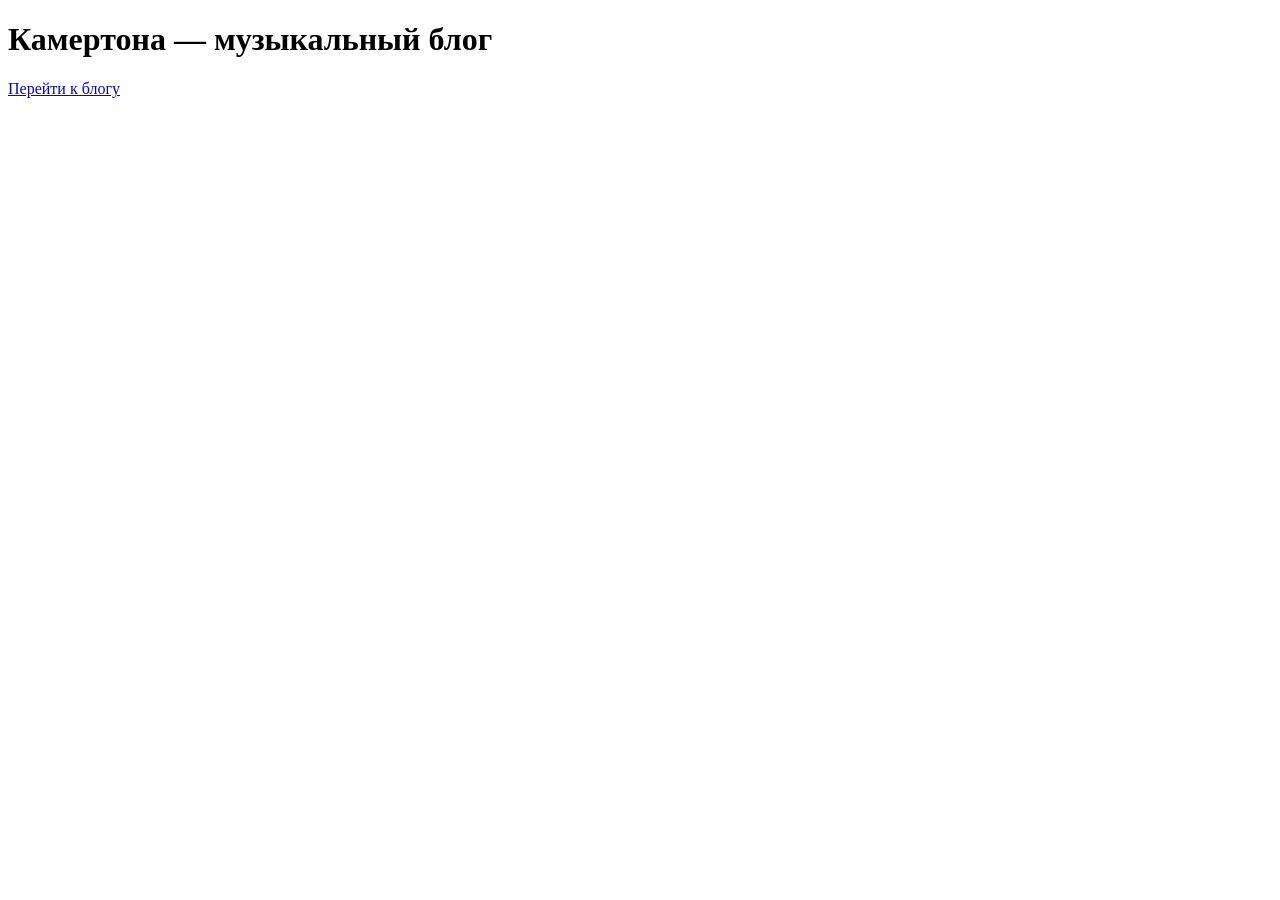
==== index.html @ 8c6eec59 "Add landing page linking to music blog" ====
<!doctype html>
<html lang="ru">
<head>
  <meta charset="UTF-8">
  <meta name="viewport" content="width=device-width, initial-scale=1.0">
  <title>Камертона — музыкальный блог</title>
</head>
<body>
  <h1>Камертона — музыкальный блог</h1>
  <p><a href="https://justangelha.github.io/kamertona-blog/">Перейти к блогу</a></p>
</body>
</html>
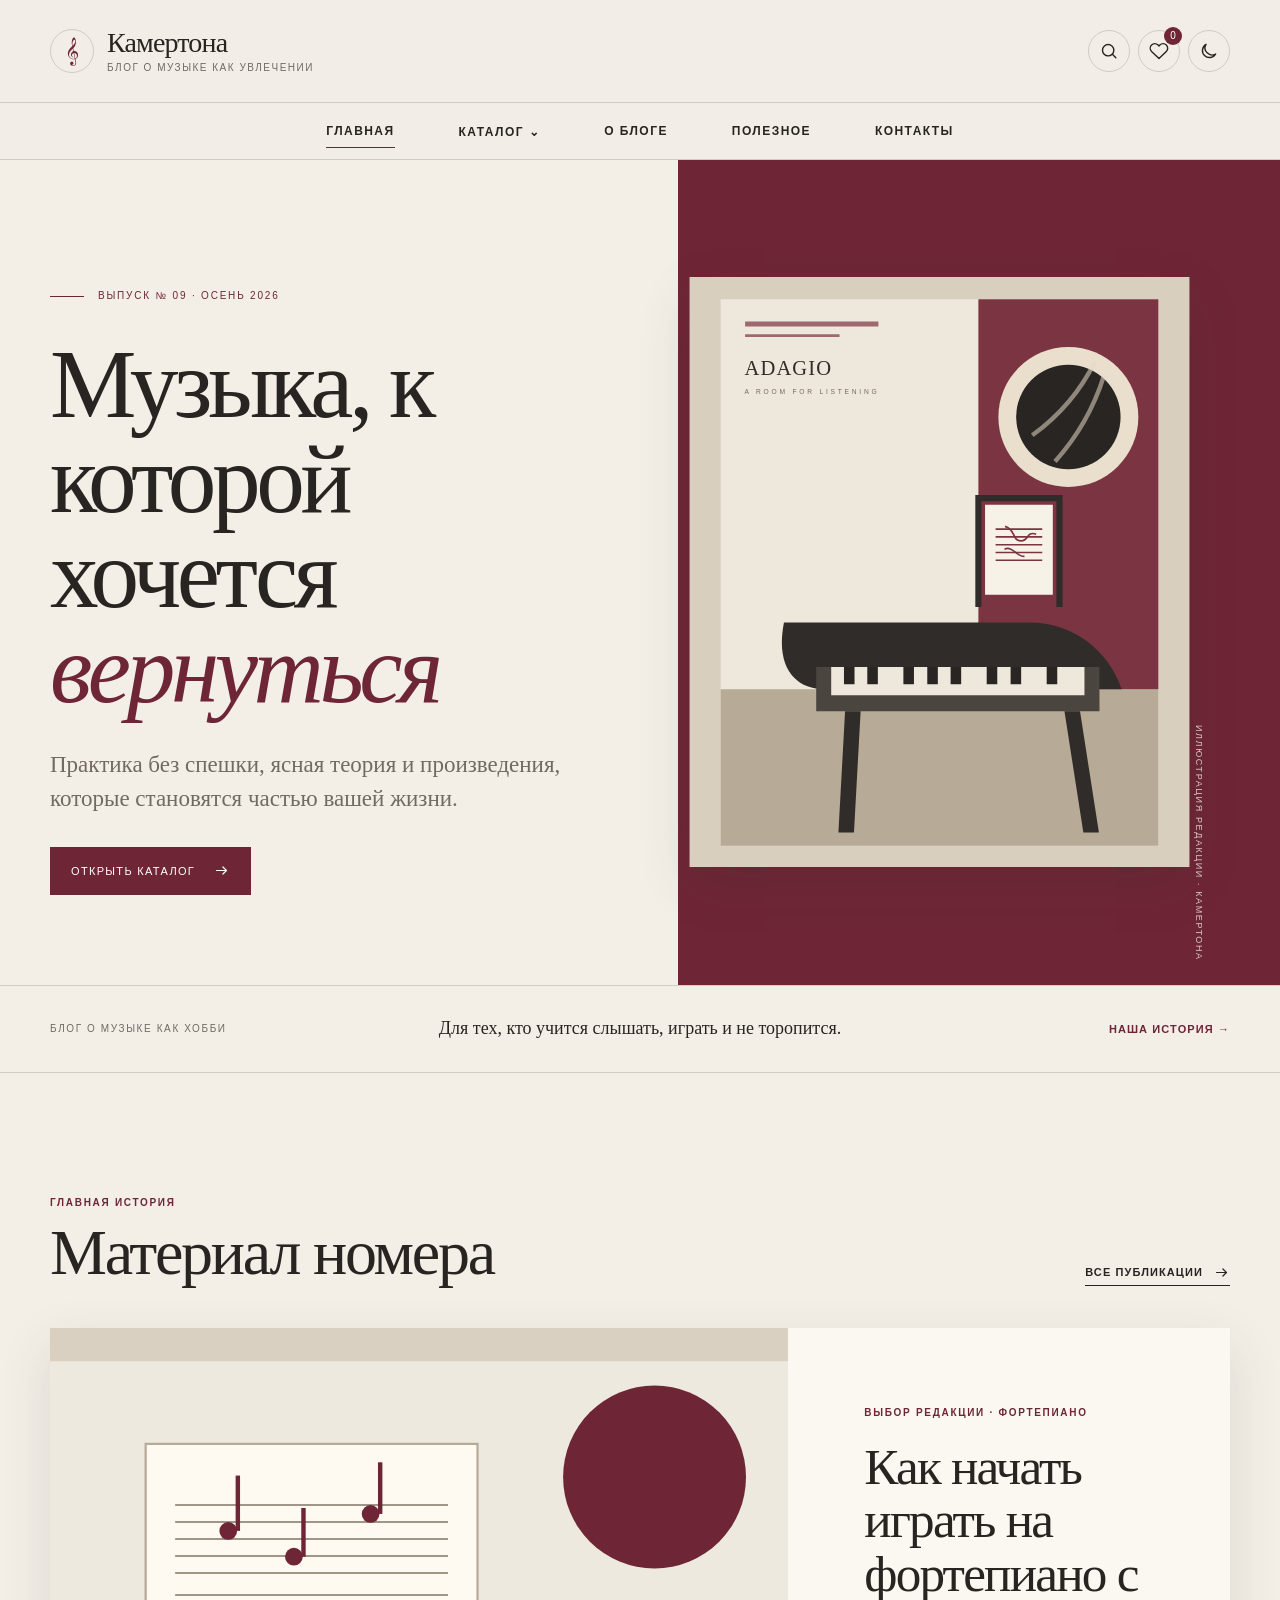
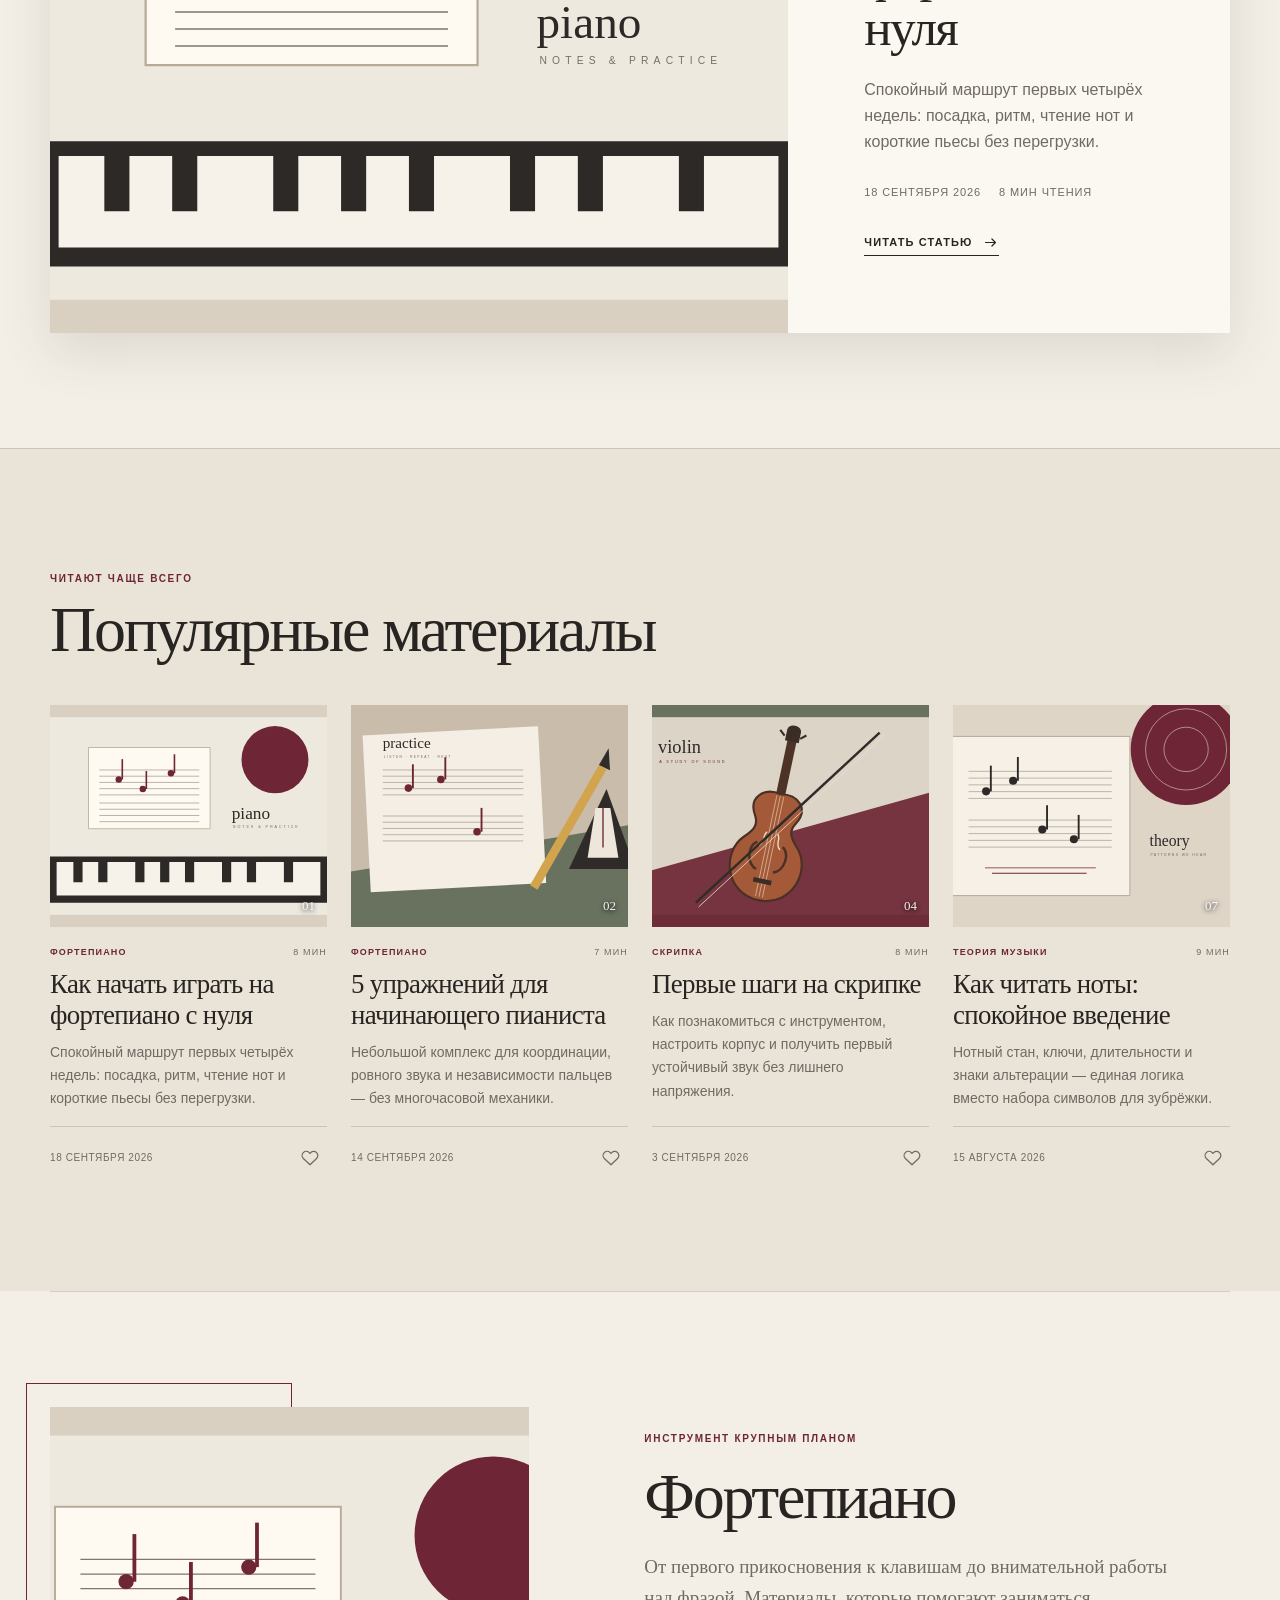
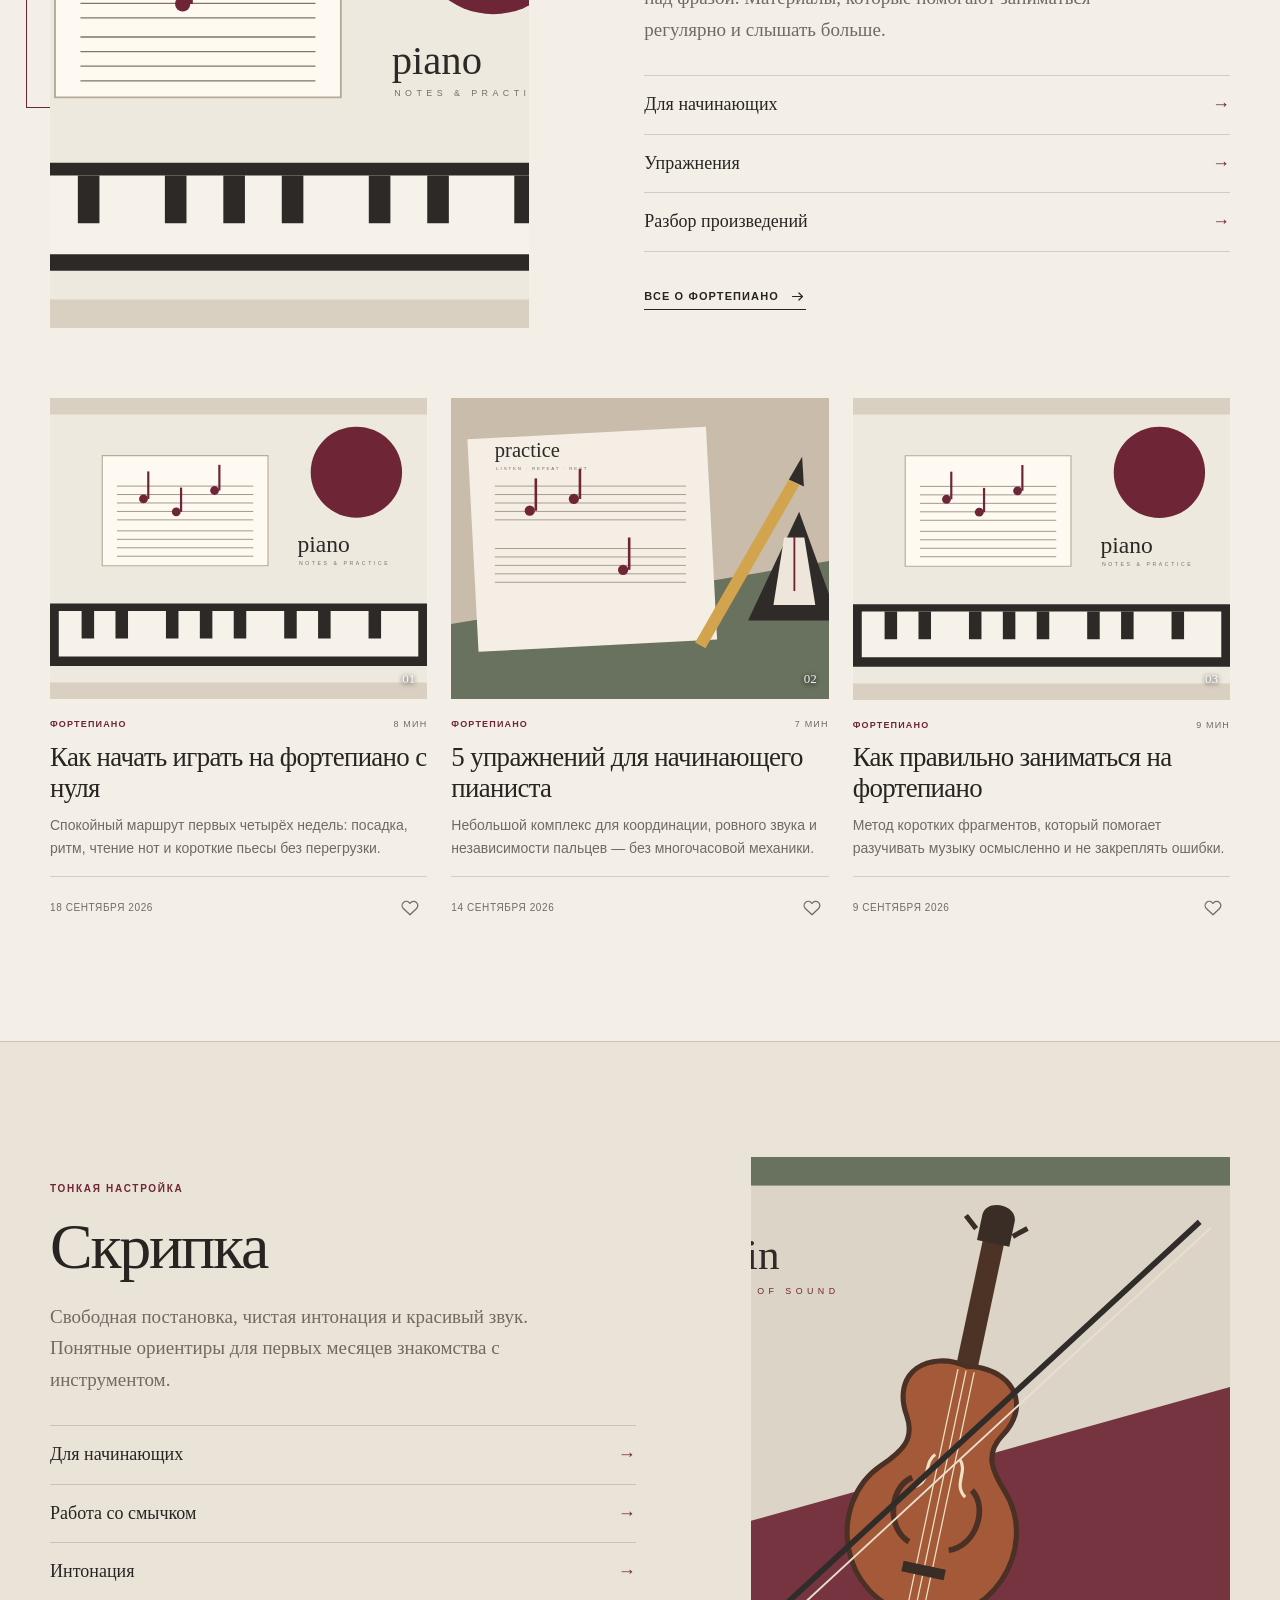
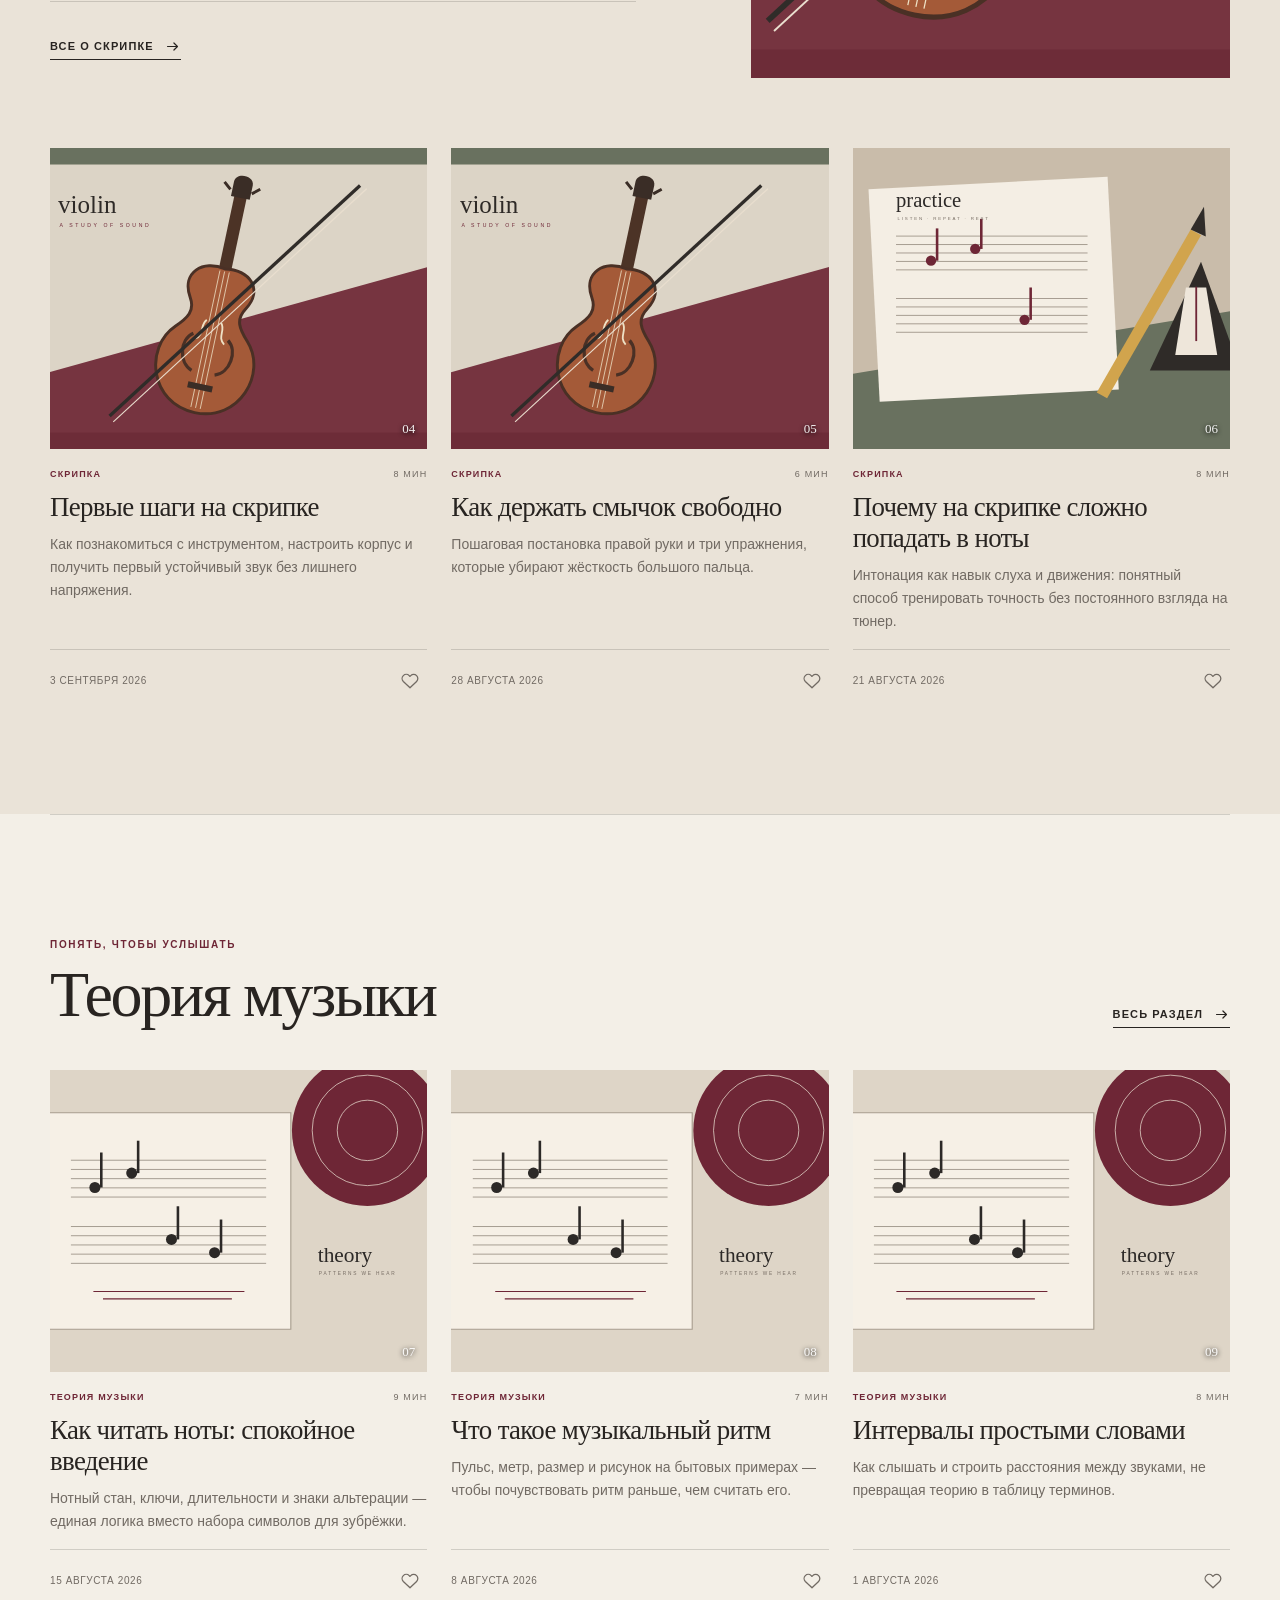
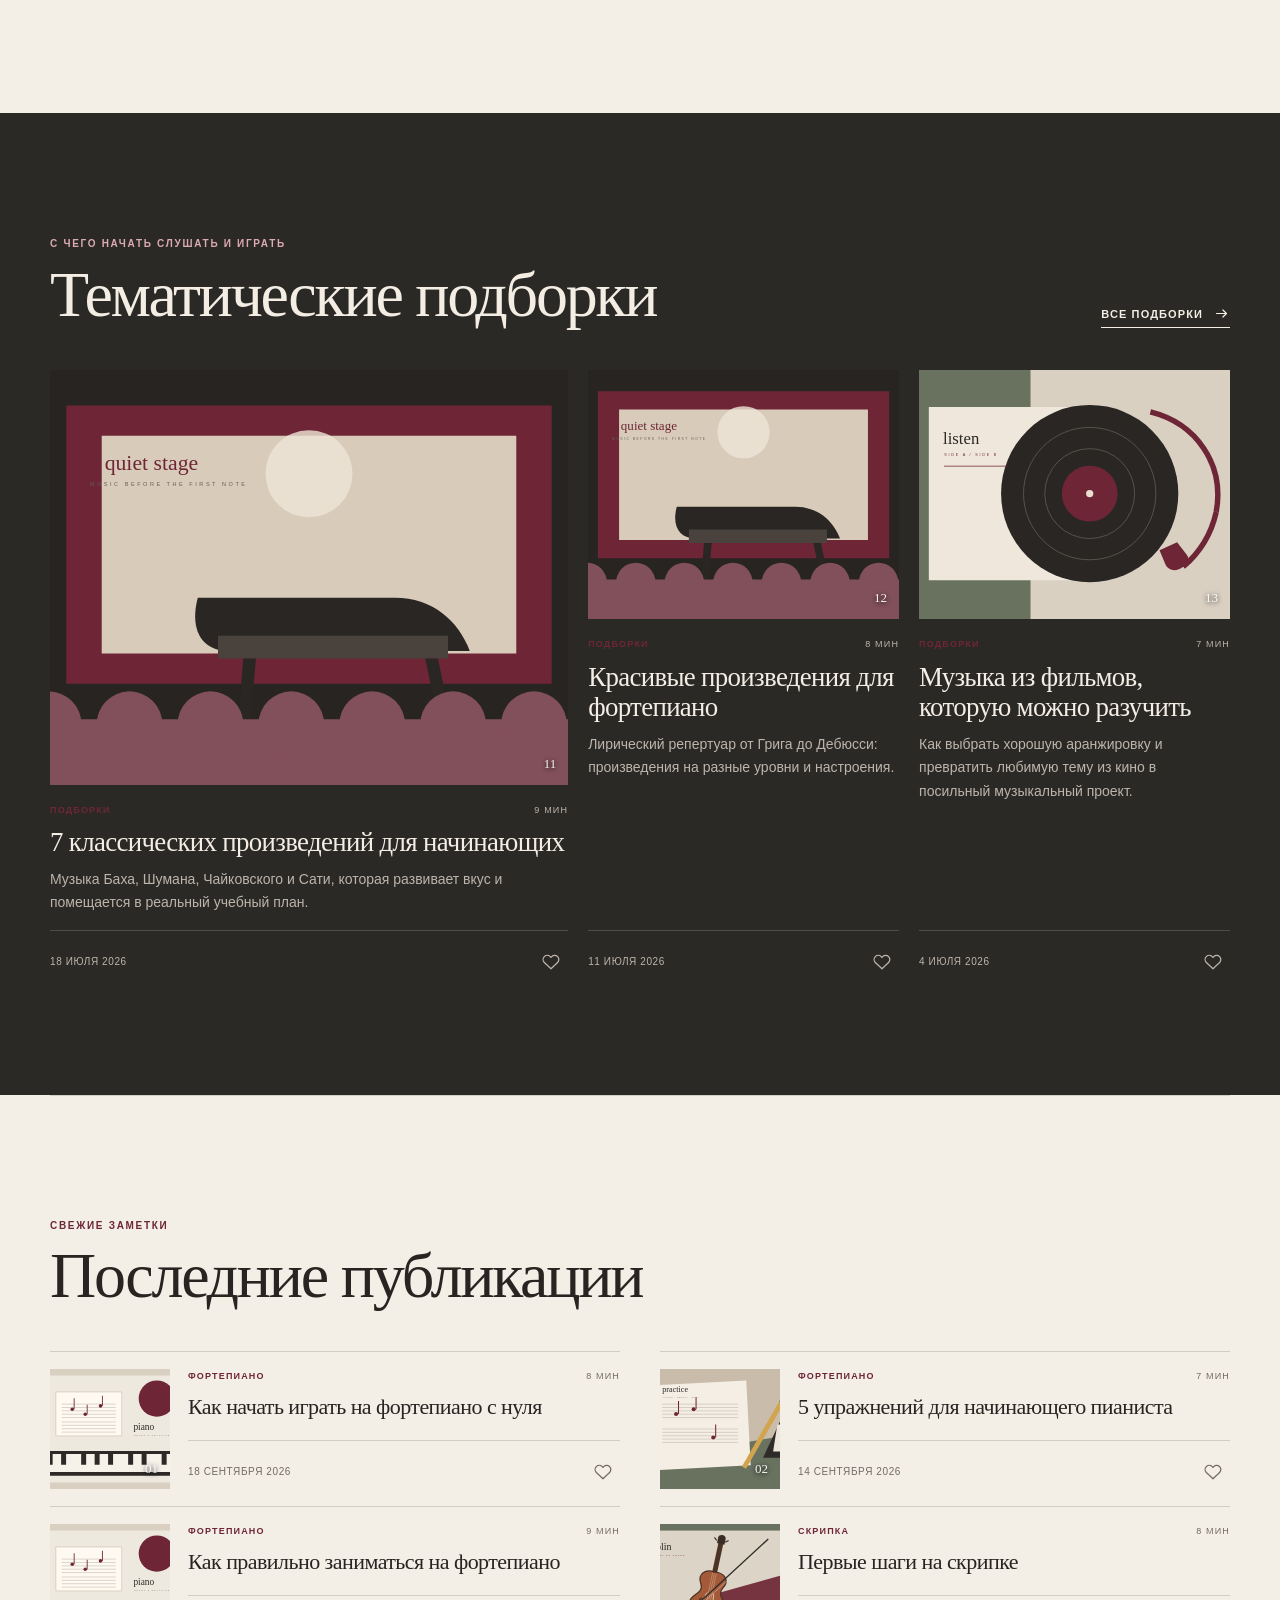
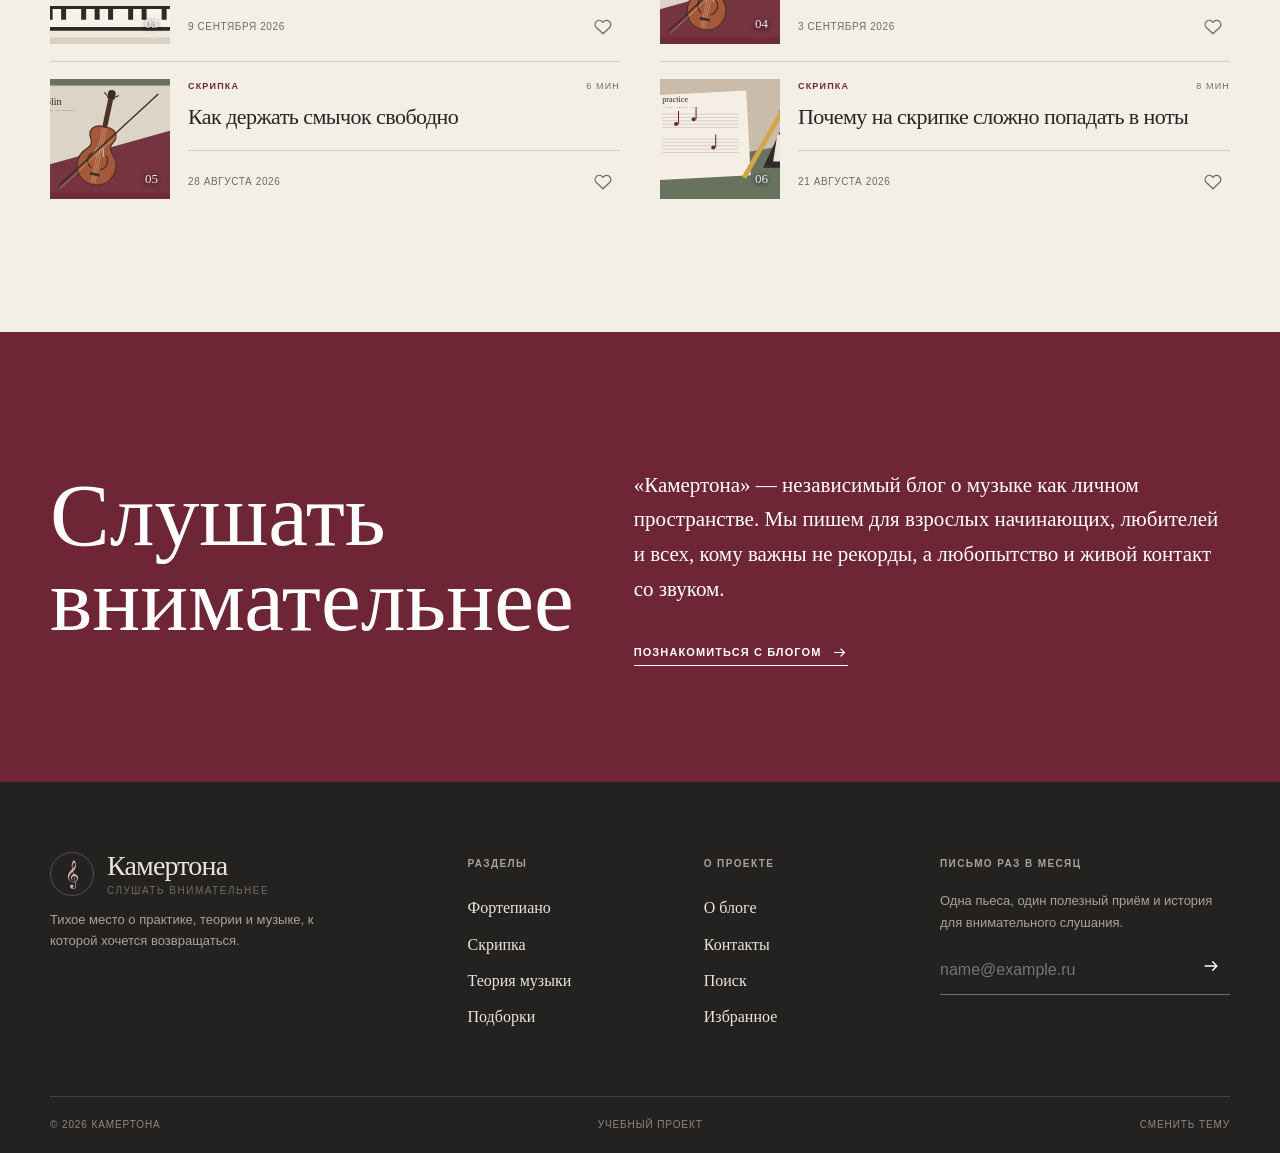
==== commit 2aace231: "Publish full Kamertona homepage, scripts and SEO files" ====
--- a/index.html
+++ b/index.html
@@ -1,12 +1,240 @@
 <!doctype html>
 <html lang="ru">
-<head>
-  <meta charset="UTF-8">
-  <meta name="viewport" content="width=device-width, initial-scale=1.0">
-  <title>Камертона — музыкальный блог</title>
-</head>
-<body>
-  <h1>Камертона — музыкальный блог</h1>
-  <p><a href="https://justangelha.github.io/kamertona-blog/">Перейти к блогу</a></p>
-</body>
+  <head>
+    <meta charset="UTF-8" />
+    <meta name="viewport" content="width=device-width, initial-scale=1.0" />
+    <title>Камертона — уютный блог о музыке, инструментах и практике</title>
+    <meta
+      name="description"
+      content="Музыкальный блог для тех, кто учится играть на фортепиано и скрипке, изучает теорию и ищет произведения для разучивания."
+    />
+    <meta
+      name="keywords"
+      content="музыкальный блог, фортепиано, скрипка, теория музыки, произведения для начинающих"
+    />
+    <meta name="author" content="Ангелина" />
+    <meta property="og:title" content="Камертона — блог о музыке как увлечении" />
+    <meta
+      property="og:description"
+      content="Практика, теория и музыка, к которой хочется возвращаться."
+    />
+    <meta property="og:type" content="website" />
+    <meta property="og:image" content="images/hero.svg" />
+    <link rel="icon" href="images/theory.svg" type="image/svg+xml" />
+    <link rel="stylesheet" href="css/style.css" />
+    <script type="application/ld+json">
+      {
+        "@context": "https://schema.org",
+        "@type": "Blog",
+        "name": "Камертона",
+        "description": "Блог о музыке как увлечении",
+        "inLanguage": "ru-RU",
+        "author": { "@type": "Person", "name": "Ангелина" }
+      }
+    </script>
+    <script src="js/data.js" defer></script>
+    <script src="js/script.js" defer></script>
+  </head>
+  <body data-page="home">
+    <div data-site-header></div>
+    <main id="main">
+      <section class="hero">
+        <div class="container hero-inner">
+          <div class="hero-copy">
+            <div class="issue-label">Выпуск № 09 · Осень 2026</div>
+            <h1>
+              Музыка, к которой хочется
+              <em>вернуться</em>
+            </h1>
+            <p>
+              Практика без спешки, ясная теория и произведения, которые становятся частью вашей
+              жизни.
+            </p>
+            <a class="primary-link" href="catalog.html">
+              Открыть каталог
+              <svg viewBox="0 0 24 24" aria-hidden="true">
+                <path d="M5 12h14M14 7l5 5-5 5"></path>
+              </svg>
+            </a>
+          </div>
+          <div class="hero-visual">
+            <img src="images/hero.svg" alt="Рояль в камерном интерьере с нотами" />
+            <span class="hero-caption">Иллюстрация редакции · Камертона</span>
+          </div>
+        </div>
+      </section>
+
+      <div class="intro-strip">
+        <div class="container">
+          <span>Блог о музыке как хобби</span>
+          <p>Для тех, кто учится слышать, играть и не торопится.</p>
+          <a href="about.html">Наша история →</a>
+        </div>
+      </div>
+
+      <section class="section container" aria-labelledby="featured-title">
+        <div class="section-heading">
+          <div>
+            <span class="eyebrow">Главная история</span>
+            <h2 id="featured-title">Материал номера</h2>
+          </div>
+          <a class="arrow-link" href="catalog.html">
+            Все публикации
+            <svg viewBox="0 0 24 24" aria-hidden="true">
+              <path d="M5 12h14M14 7l5 5-5 5"></path>
+            </svg>
+          </a>
+        </div>
+        <div data-featured></div>
+      </section>
+
+      <section class="section section-tinted">
+        <div class="container">
+          <div class="section-heading">
+            <div>
+              <span class="eyebrow">Читают чаще всего</span>
+              <h2>Популярные материалы</h2>
+            </div>
+          </div>
+          <div class="card-grid four-columns" data-grid="popular"></div>
+        </div>
+      </section>
+
+      <section class="section container">
+        <div class="editorial-pair">
+          <div class="editorial-image">
+            <img src="images/piano.svg" alt="Клавиши фортепиано и открытые ноты" loading="lazy" />
+          </div>
+          <div class="editorial-copy">
+            <span class="eyebrow">Инструмент крупным планом</span>
+            <h2>Фортепиано</h2>
+            <p>
+              От первого прикосновения к клавишам до внимательной работы над фразой. Материалы,
+              которые помогают заниматься регулярно и слышать больше.
+            </p>
+            <div class="editorial-links">
+              <a href="catalog.html?category=Фортепиано">Для начинающих</a>
+              <a href="catalog.html?category=Фортепиано">Упражнения</a>
+              <a href="catalog.html?category=Фортепиано">Разбор произведений</a>
+            </div>
+            <a class="arrow-link" href="catalog.html?category=Фортепиано">
+              Все о фортепиано
+              <svg viewBox="0 0 24 24" aria-hidden="true">
+                <path d="M5 12h14M14 7l5 5-5 5"></path>
+              </svg>
+            </a>
+          </div>
+        </div>
+        <div class="card-grid" data-grid="piano" style="margin-top: 70px"></div>
+      </section>
+
+      <section class="section section-tinted">
+        <div class="container">
+          <div class="editorial-pair reverse">
+            <div class="editorial-image">
+              <img
+                src="images/violin.svg"
+                alt="Скрипка и смычок на спокойном фоне"
+                loading="lazy"
+              />
+            </div>
+            <div class="editorial-copy">
+              <span class="eyebrow">Тонкая настройка</span>
+              <h2>Скрипка</h2>
+              <p>
+                Свободная постановка, чистая интонация и красивый звук. Понятные ориентиры для
+                первых месяцев знакомства с инструментом.
+              </p>
+              <div class="editorial-links">
+                <a href="catalog.html?category=Скрипка">Для начинающих</a>
+                <a href="catalog.html?category=Скрипка">Работа со смычком</a>
+                <a href="catalog.html?category=Скрипка">Интонация</a>
+              </div>
+              <a class="arrow-link" href="catalog.html?category=Скрипка">
+                Все о скрипке
+                <svg viewBox="0 0 24 24" aria-hidden="true">
+                  <path d="M5 12h14M14 7l5 5-5 5"></path>
+                </svg>
+              </a>
+            </div>
+          </div>
+          <div class="card-grid" data-grid="violin" style="margin-top: 70px"></div>
+        </div>
+      </section>
+
+      <section class="section container">
+        <div class="section-heading">
+          <div>
+            <span class="eyebrow">Понять, чтобы услышать</span>
+            <h2>Теория музыки</h2>
+          </div>
+          <a class="arrow-link" href="catalog.html?category=Теория%20музыки">
+            Весь раздел
+            <svg viewBox="0 0 24 24" aria-hidden="true">
+              <path d="M5 12h14M14 7l5 5-5 5"></path>
+            </svg>
+          </a>
+        </div>
+        <div class="card-grid" data-grid="theory"></div>
+      </section>
+
+      <section class="section section-dark">
+        <div class="container">
+          <div class="section-heading">
+            <div>
+              <span class="eyebrow">С чего начать слушать и играть</span>
+              <h2>Тематические подборки</h2>
+            </div>
+            <a class="arrow-link" href="catalog.html?category=Подборки">
+              Все подборки
+              <svg viewBox="0 0 24 24" aria-hidden="true">
+                <path d="M5 12h14M14 7l5 5-5 5"></path>
+              </svg>
+            </a>
+          </div>
+          <div class="collection-grid" data-grid="collections"></div>
+        </div>
+      </section>
+
+      <section class="section container">
+        <div class="section-heading">
+          <div>
+            <span class="eyebrow">Свежие заметки</span>
+            <h2>Последние публикации</h2>
+          </div>
+        </div>
+        <div class="latest-grid" data-grid="latest"></div>
+      </section>
+
+      <section class="about-band">
+        <div class="container">
+          <h2>
+            Слушать
+            <br />
+            внимательнее
+          </h2>
+          <div>
+            <p>
+              «Камертона» — независимый блог о музыке как личном пространстве. Мы пишем для взрослых
+              начинающих, любителей и всех, кому важны не рекорды, а любопытство и живой контакт со
+              звуком.
+            </p>
+            <a class="arrow-link" href="about.html">
+              Познакомиться с блогом
+              <svg viewBox="0 0 24 24" aria-hidden="true">
+                <path d="M5 12h14M14 7l5 5-5 5"></path>
+              </svg>
+            </a>
+          </div>
+        </div>
+      </section>
+    </main>
+    <div data-site-footer></div>
+    <noscript>
+      <p style="padding: 2rem; text-align: center">
+        Для поиска, фильтров и избранного включите JavaScript. Статьи и основная навигация доступны
+        без него.
+      </p>
+    </noscript>
+  </body>
 </html>
--- a/css/style.css
+++ b/css/style.css
@@ -0,0 +1,1704 @@
+:root {
+  --paper: #f3efe7;
+  --paper-soft: #eae3d8;
+  --surface: #fbf8f2;
+  --ink: #282421;
+  --muted: #716a63;
+  --wine: #6e2636;
+  --wine-deep: #511824;
+  --sage: #69715f;
+  --line: rgba(40, 36, 33, 0.17);
+  --shadow: 0 18px 50px rgba(58, 44, 37, 0.12);
+  --serif: Georgia, "Times New Roman", serif;
+  --sans: Inter, "Segoe UI", Arial, sans-serif;
+  --container: 1180px;
+  --transition: 220ms cubic-bezier(0.2, 0.7, 0.2, 1);
+}
+
+:root[data-theme="dark"] {
+  --paper: #1d1b1a;
+  --paper-soft: #292522;
+  --surface: #24211f;
+  --ink: #eee8df;
+  --muted: #b9b0a6;
+  --wine: #c4818f;
+  --wine-deep: #d99cab;
+  --sage: #a7b096;
+  --line: rgba(238, 232, 223, 0.17);
+  --shadow: 0 18px 50px rgba(0, 0, 0, 0.28);
+}
+
+* {
+  box-sizing: border-box;
+}
+html {
+  scroll-behavior: smooth;
+}
+body {
+  margin: 0;
+  color: var(--ink);
+  background: var(--paper);
+  font-family: var(--sans);
+  font-size: 16px;
+  line-height: 1.65;
+  transition:
+    background var(--transition),
+    color var(--transition);
+}
+body.menu-open {
+  overflow: hidden;
+}
+img {
+  display: block;
+  width: 100%;
+}
+a {
+  color: inherit;
+  text-decoration: none;
+}
+button,
+input,
+textarea,
+select {
+  font: inherit;
+}
+button {
+  color: inherit;
+}
+svg {
+  width: 20px;
+  fill: none;
+  stroke: currentColor;
+  stroke-width: 1.7;
+  stroke-linecap: round;
+  stroke-linejoin: round;
+}
+::selection {
+  color: #fff;
+  background: var(--wine);
+}
+.container {
+  width: min(calc(100% - 48px), var(--container));
+  margin-inline: auto;
+}
+.container-wide {
+  width: min(calc(100% - 32px), 1380px);
+  margin-inline: auto;
+}
+.sr-only {
+  position: absolute;
+  width: 1px;
+  height: 1px;
+  overflow: hidden;
+  clip: rect(0, 0, 0, 0);
+  white-space: nowrap;
+}
+.skip-link {
+  position: fixed;
+  z-index: 1000;
+  top: 10px;
+  left: 10px;
+  padding: 9px 14px;
+  color: #fff;
+  background: var(--wine);
+  transform: translateY(-150%);
+}
+.skip-link:focus {
+  transform: translateY(0);
+}
+
+.site-header {
+  position: relative;
+  z-index: 50;
+  border-bottom: 1px solid var(--line);
+  background: color-mix(in srgb, var(--paper) 94%, transparent);
+}
+.header-top {
+  min-height: 102px;
+  display: flex;
+  align-items: center;
+  justify-content: space-between;
+}
+.brand {
+  display: inline-flex;
+  gap: 13px;
+  align-items: center;
+}
+.brand-mark {
+  width: 44px;
+  height: 44px;
+  display: grid;
+  place-items: center;
+  border: 1px solid var(--line);
+  border-radius: 50%;
+  color: var(--wine);
+  font-size: 24px;
+}
+.brand strong {
+  display: block;
+  font-family: var(--serif);
+  font-size: 28px;
+  font-weight: 500;
+  line-height: 1;
+  letter-spacing: -0.03em;
+}
+.brand small {
+  display: block;
+  margin-top: 6px;
+  color: var(--muted);
+  font-size: 10px;
+  letter-spacing: 0.15em;
+  line-height: 1;
+  text-transform: uppercase;
+}
+.header-actions {
+  display: flex;
+  gap: 8px;
+  align-items: center;
+}
+.icon-button,
+.menu-toggle {
+  width: 42px;
+  height: 42px;
+  position: relative;
+  display: grid;
+  place-items: center;
+  border: 1px solid var(--line);
+  border-radius: 50%;
+  background: transparent;
+  cursor: pointer;
+  transition:
+    color var(--transition),
+    border-color var(--transition),
+    background var(--transition);
+}
+.icon-button:hover,
+.menu-toggle:hover {
+  border-color: var(--wine);
+  color: var(--wine);
+  background: var(--surface);
+}
+.favorite-count {
+  position: absolute;
+  top: -4px;
+  right: -3px;
+  min-width: 18px;
+  height: 18px;
+  padding-inline: 4px;
+  display: grid;
+  place-items: center;
+  color: #fff;
+  background: var(--wine);
+  border-radius: 9px;
+  font-size: 10px;
+}
+.menu-toggle {
+  display: none;
+  gap: 4px;
+  align-content: center;
+}
+.menu-toggle span {
+  width: 17px;
+  height: 1px;
+  background: currentColor;
+  transition: var(--transition);
+}
+.main-nav {
+  border-top: 1px solid var(--line);
+}
+.nav-inner {
+  min-height: 56px;
+  display: flex;
+  justify-content: center;
+  gap: clamp(28px, 5vw, 68px);
+  align-items: center;
+}
+.nav-inner > a,
+.nav-group > a {
+  position: relative;
+  padding: 17px 0 15px;
+  font-size: 12px;
+  font-weight: 600;
+  letter-spacing: 0.12em;
+  text-transform: uppercase;
+}
+.nav-inner > a::after,
+.nav-group > a::after {
+  content: "";
+  position: absolute;
+  right: 0;
+  bottom: 9px;
+  left: 0;
+  height: 1px;
+  background: var(--wine);
+  transform: scaleX(0);
+  transition: transform var(--transition);
+}
+.nav-inner > a:hover::after,
+.nav-inner > a.is-active::after,
+.nav-group > a:hover::after,
+.nav-group > a.is-active::after {
+  transform: scaleX(1);
+}
+.nav-group {
+  position: relative;
+}
+.mega-menu {
+  position: absolute;
+  top: calc(100% + 1px);
+  left: 50%;
+  width: min(760px, 85vw);
+  padding: 28px;
+  display: grid;
+  grid-template-columns: 1fr 1fr 1.35fr;
+  gap: 32px;
+  border: 1px solid var(--line);
+  background: var(--surface);
+  box-shadow: var(--shadow);
+  opacity: 0;
+  visibility: hidden;
+  transform: translate(-50%, 10px);
+  transition: var(--transition);
+}
+.nav-group:hover .mega-menu,
+.nav-group:focus-within .mega-menu {
+  opacity: 1;
+  visibility: visible;
+  transform: translate(-50%, 0);
+}
+.mega-menu strong,
+.mega-menu a {
+  display: block;
+}
+.mega-menu strong {
+  margin-bottom: 12px;
+  color: var(--muted);
+  font-size: 10px;
+  letter-spacing: 0.15em;
+  text-transform: uppercase;
+}
+.mega-menu a {
+  padding: 5px 0;
+  font-family: var(--serif);
+  font-size: 17px;
+}
+.mega-menu a:hover {
+  color: var(--wine);
+}
+.menu-note {
+  padding: 18px;
+  background: var(--paper-soft);
+}
+.menu-note span {
+  color: var(--wine);
+  font-size: 10px;
+  letter-spacing: 0.15em;
+  text-transform: uppercase;
+}
+.menu-note b {
+  display: block;
+  margin: 8px 0 10px;
+  font-family: var(--serif);
+  font-size: 20px;
+  font-weight: 500;
+  line-height: 1.25;
+}
+.menu-note a {
+  display: inline-flex;
+  align-items: center;
+  gap: 8px;
+  font-family: var(--sans);
+  font-size: 11px;
+  letter-spacing: 0.08em;
+  text-transform: uppercase;
+}
+.menu-note svg {
+  width: 17px;
+}
+
+.hero {
+  position: relative;
+  min-height: 650px;
+  display: grid;
+  overflow: hidden;
+  border-bottom: 1px solid var(--line);
+}
+.hero::before {
+  content: "";
+  position: absolute;
+  inset: 0 0 0 53%;
+  background: var(--wine);
+}
+.hero-inner {
+  display: grid;
+  grid-template-columns: 1.15fr 0.85fr;
+  align-items: stretch;
+}
+.hero-copy {
+  position: relative;
+  z-index: 2;
+  padding: clamp(80px, 10vw, 140px) 8vw 90px 0;
+  align-self: center;
+}
+.issue-label {
+  display: flex;
+  gap: 14px;
+  align-items: center;
+  margin-bottom: 32px;
+  color: var(--wine);
+  font-size: 10px;
+  letter-spacing: 0.18em;
+  text-transform: uppercase;
+}
+.issue-label::before {
+  content: "";
+  width: 34px;
+  height: 1px;
+  background: currentColor;
+}
+.hero h1,
+.page-hero h1,
+.article-hero h1 {
+  margin: 0;
+  font-family: var(--serif);
+  font-weight: 400;
+  letter-spacing: -0.045em;
+  line-height: 0.98;
+}
+.hero h1 {
+  max-width: 750px;
+  font-size: clamp(62px, 7.6vw, 116px);
+}
+.hero h1 em {
+  color: var(--wine);
+  font-weight: inherit;
+}
+.hero-copy > p {
+  max-width: 560px;
+  margin: 30px 0;
+  color: var(--muted);
+  font-family: var(--serif);
+  font-size: clamp(18px, 2vw, 23px);
+  line-height: 1.5;
+}
+.primary-link {
+  display: inline-flex;
+  gap: 18px;
+  align-items: center;
+  padding: 14px 20px;
+  color: #fff;
+  background: var(--wine);
+  border: 1px solid var(--wine);
+  font-size: 11px;
+  letter-spacing: 0.12em;
+  text-transform: uppercase;
+  transition: var(--transition);
+}
+.primary-link:hover {
+  color: var(--wine);
+  background: transparent;
+}
+.primary-link svg {
+  width: 17px;
+}
+.hero-visual {
+  position: relative;
+  z-index: 1;
+  min-height: 650px;
+  display: flex;
+  align-items: center;
+}
+.hero-visual img {
+  width: calc(100% + 80px);
+  max-width: none;
+  aspect-ratio: 0.85;
+  object-fit: cover;
+  box-shadow: var(--shadow);
+  transform: translateX(-40px);
+}
+.hero-caption {
+  position: absolute;
+  right: 24px;
+  bottom: 24px;
+  writing-mode: vertical-rl;
+  color: rgba(255, 255, 255, 0.75);
+  font-size: 9px;
+  letter-spacing: 0.18em;
+  text-transform: uppercase;
+}
+
+.intro-strip {
+  padding: 28px 0;
+  border-bottom: 1px solid var(--line);
+}
+.intro-strip .container {
+  display: grid;
+  grid-template-columns: 1fr 2fr 1fr;
+  gap: 40px;
+  align-items: center;
+}
+.intro-strip span {
+  color: var(--muted);
+  font-size: 10px;
+  letter-spacing: 0.16em;
+  text-transform: uppercase;
+}
+.intro-strip p {
+  margin: 0;
+  font-family: var(--serif);
+  font-size: 18px;
+  text-align: center;
+}
+.intro-strip a {
+  justify-self: end;
+  color: var(--wine);
+  font-size: 11px;
+  font-weight: 600;
+  letter-spacing: 0.1em;
+  text-transform: uppercase;
+}
+
+.section {
+  padding-block: clamp(70px, 9vw, 120px);
+}
+.section + .section {
+  border-top: 1px solid var(--line);
+}
+.section-tinted {
+  background: var(--paper-soft);
+}
+.section-dark {
+  color: #f3ede4;
+  background: #2b2926;
+}
+.section-heading {
+  margin-bottom: 42px;
+  display: flex;
+  justify-content: space-between;
+  gap: 24px;
+  align-items: end;
+}
+.section-heading h2 {
+  margin: 5px 0 0;
+  font-family: var(--serif);
+  font-size: clamp(38px, 5vw, 66px);
+  font-weight: 400;
+  letter-spacing: -0.035em;
+  line-height: 1.05;
+}
+.eyebrow {
+  color: var(--wine);
+  font-size: 10px;
+  font-weight: 600;
+  letter-spacing: 0.17em;
+  text-transform: uppercase;
+}
+.section-dark .eyebrow {
+  color: #dcaab3;
+}
+.arrow-link {
+  display: inline-flex;
+  gap: 10px;
+  align-items: center;
+  padding-bottom: 4px;
+  border-bottom: 1px solid currentColor;
+  font-size: 11px;
+  font-weight: 600;
+  letter-spacing: 0.1em;
+  text-transform: uppercase;
+}
+.arrow-link svg {
+  width: 17px;
+  transition: transform var(--transition);
+}
+.arrow-link:hover svg {
+  transform: translateX(4px);
+}
+
+.featured-story {
+  display: grid;
+  grid-template-columns: 1.25fr 0.75fr;
+  min-height: 570px;
+  background: var(--surface);
+  box-shadow: var(--shadow);
+}
+.featured-image {
+  overflow: hidden;
+}
+.featured-image img {
+  height: 100%;
+  object-fit: cover;
+  transition: transform 700ms cubic-bezier(0.2, 0.7, 0.2, 1);
+}
+.featured-image:hover img {
+  transform: scale(1.025);
+}
+.featured-copy {
+  padding: clamp(40px, 6vw, 78px);
+  align-self: center;
+}
+.featured-copy h2 {
+  margin: 18px 0 22px;
+  font-family: var(--serif);
+  font-size: clamp(38px, 4vw, 58px);
+  font-weight: 400;
+  letter-spacing: -0.035em;
+  line-height: 1.05;
+}
+.featured-copy h2 a:hover {
+  color: var(--wine);
+}
+.featured-copy p {
+  color: var(--muted);
+}
+.story-meta {
+  margin: 27px 0;
+  display: flex;
+  gap: 18px;
+  color: var(--muted);
+  font-size: 11px;
+  text-transform: uppercase;
+  letter-spacing: 0.08em;
+}
+
+.card-grid {
+  display: grid;
+  grid-template-columns: repeat(3, 1fr);
+  gap: 34px 24px;
+}
+.card-grid.four-columns {
+  grid-template-columns: repeat(4, 1fr);
+}
+.article-card {
+  min-width: 0;
+  display: flex;
+  flex-direction: column;
+}
+.card-image {
+  position: relative;
+  display: block;
+  overflow: hidden;
+  background: var(--paper-soft);
+}
+.card-image::after {
+  content: "";
+  position: absolute;
+  inset: 0;
+  border: 1px solid transparent;
+  transition: border-color var(--transition);
+}
+.card-image img {
+  aspect-ratio: 1.25;
+  object-fit: cover;
+  transition:
+    transform 600ms cubic-bezier(0.2, 0.7, 0.2, 1),
+    filter var(--transition);
+}
+.article-card:hover .card-image img {
+  transform: scale(1.035);
+  filter: saturate(0.9);
+}
+.article-card:hover .card-image::after {
+  border-color: color-mix(in srgb, var(--wine) 45%, transparent);
+}
+.image-number {
+  position: absolute;
+  right: 12px;
+  bottom: 10px;
+  color: rgba(255, 255, 255, 0.92);
+  font-family: var(--serif);
+  font-size: 13px;
+  text-shadow: 0 1px 5px #000;
+}
+.card-body {
+  flex: 1;
+  padding-top: 18px;
+  display: flex;
+  flex-direction: column;
+}
+.card-meta {
+  display: flex;
+  justify-content: space-between;
+  gap: 12px;
+  color: var(--muted);
+  font-size: 9px;
+  letter-spacing: 0.13em;
+  text-transform: uppercase;
+}
+.card-meta a {
+  color: var(--wine);
+  font-weight: 700;
+}
+.card-body h3 {
+  margin: 10px 0;
+  font-family: var(--serif);
+  font-size: clamp(23px, 2.1vw, 31px);
+  font-weight: 400;
+  letter-spacing: -0.025em;
+  line-height: 1.15;
+}
+.card-body h3 a {
+  transition: color var(--transition);
+}
+.card-body h3 a:hover {
+  color: var(--wine);
+}
+.card-body p {
+  margin: 0 0 16px;
+  color: var(--muted);
+  font-size: 14px;
+}
+.card-footer {
+  margin-top: auto;
+  padding-top: 14px;
+  display: flex;
+  justify-content: space-between;
+  align-items: center;
+  border-top: 1px solid var(--line);
+  color: var(--muted);
+  font-size: 10px;
+  letter-spacing: 0.06em;
+  text-transform: uppercase;
+}
+.favorite-button {
+  width: 34px;
+  height: 34px;
+  display: grid;
+  place-items: center;
+  border: 0;
+  background: transparent;
+  cursor: pointer;
+}
+.favorite-button svg {
+  width: 18px;
+  transition: var(--transition);
+}
+.favorite-button:hover,
+.favorite-button.is-active {
+  color: var(--wine);
+}
+.favorite-button.is-active svg,
+.save-text.is-active svg {
+  fill: currentColor;
+}
+.article-card.card--compact {
+  display: grid;
+  grid-template-columns: 120px 1fr;
+  gap: 18px;
+  padding-block: 17px;
+  border-top: 1px solid var(--line);
+}
+.article-card.card--compact .card-image img {
+  height: 100%;
+  min-height: 105px;
+  aspect-ratio: 1;
+}
+.article-card.card--compact .card-body {
+  padding: 0;
+}
+.article-card.card--compact h3 {
+  font-size: 22px;
+}
+.latest-grid {
+  display: grid;
+  grid-template-columns: 1fr 1fr;
+  gap: 0 40px;
+}
+
+.editorial-pair {
+  display: grid;
+  grid-template-columns: 0.9fr 1.1fr;
+  gap: clamp(50px, 9vw, 130px);
+  align-items: center;
+}
+.editorial-pair.reverse {
+  grid-template-columns: 1.1fr 0.9fr;
+}
+.editorial-pair.reverse .editorial-image {
+  order: 2;
+}
+.editorial-image {
+  position: relative;
+}
+.editorial-image img {
+  aspect-ratio: 0.92;
+  object-fit: cover;
+}
+.editorial-image::before {
+  content: "";
+  position: absolute;
+  z-index: -1;
+  width: 55%;
+  height: 62%;
+  top: -24px;
+  left: -24px;
+  border: 1px solid var(--wine);
+}
+.editorial-copy h2 {
+  margin: 13px 0 22px;
+  font-family: var(--serif);
+  font-size: clamp(42px, 5vw, 68px);
+  font-weight: 400;
+  line-height: 1.02;
+  letter-spacing: -0.035em;
+}
+.editorial-copy > p {
+  max-width: 530px;
+  color: var(--muted);
+  font-family: var(--serif);
+  font-size: 19px;
+}
+.editorial-links {
+  margin: 30px 0;
+  border-top: 1px solid var(--line);
+}
+.editorial-links a {
+  padding: 14px 0;
+  display: flex;
+  justify-content: space-between;
+  border-bottom: 1px solid var(--line);
+  font-family: var(--serif);
+  font-size: 18px;
+}
+.editorial-links a::after {
+  content: "→";
+  color: var(--wine);
+  transition: transform var(--transition);
+}
+.editorial-links a:hover::after {
+  transform: translateX(5px);
+}
+
+.collection-grid {
+  display: grid;
+  grid-template-columns: 1.25fr 0.75fr 0.75fr;
+  gap: 20px;
+}
+.section-dark .card-meta,
+.section-dark .card-body p,
+.section-dark .card-footer {
+  color: #bdb5ab;
+}
+.section-dark .card-footer,
+.section-dark .article-card.card--compact {
+  border-color: rgba(255, 255, 255, 0.17);
+}
+
+.about-band {
+  padding: clamp(70px, 9vw, 120px) 0;
+  background: var(--wine);
+  color: #fff;
+}
+.about-band .container {
+  display: grid;
+  grid-template-columns: 1fr 1.7fr;
+  gap: 60px;
+  align-items: center;
+}
+.about-band h2 {
+  margin: 0;
+  font-family: var(--serif);
+  font-size: clamp(50px, 7vw, 90px);
+  font-weight: 400;
+  line-height: 0.95;
+}
+.about-band p {
+  max-width: 650px;
+  font-family: var(--serif);
+  font-size: 21px;
+}
+.about-band .arrow-link {
+  margin-top: 16px;
+}
+
+.page-hero {
+  padding: clamp(70px, 10vw, 130px) 0 clamp(55px, 7vw, 90px);
+  border-bottom: 1px solid var(--line);
+}
+.page-hero-inner {
+  display: grid;
+  grid-template-columns: 1.5fr 0.5fr;
+  gap: 50px;
+  align-items: end;
+}
+.page-hero h1 {
+  max-width: 880px;
+  margin-top: 18px;
+  font-size: clamp(58px, 8vw, 110px);
+}
+.page-hero p {
+  max-width: 580px;
+  margin: 0 0 10px;
+  color: var(--muted);
+  font-family: var(--serif);
+  font-size: 19px;
+}
+.breadcrumbs {
+  padding-top: 24px;
+  display: flex;
+  gap: 9px;
+  align-items: center;
+  overflow: hidden;
+  color: var(--muted);
+  font-size: 11px;
+  white-space: nowrap;
+}
+.breadcrumbs a:hover {
+  color: var(--wine);
+}
+.breadcrumbs span:last-child {
+  overflow: hidden;
+  text-overflow: ellipsis;
+}
+.filter-bar {
+  position: sticky;
+  z-index: 20;
+  top: 0;
+  padding: 16px 0;
+  border-bottom: 1px solid var(--line);
+  background: color-mix(in srgb, var(--paper) 94%, transparent);
+  backdrop-filter: blur(12px);
+}
+.filters {
+  display: flex;
+  gap: 8px;
+  overflow-x: auto;
+  scrollbar-width: none;
+}
+.filters::-webkit-scrollbar {
+  display: none;
+}
+.filter-button {
+  flex: 0 0 auto;
+  padding: 9px 16px;
+  border: 1px solid var(--line);
+  border-radius: 40px;
+  background: transparent;
+  cursor: pointer;
+  font-size: 11px;
+  letter-spacing: 0.07em;
+  transition: var(--transition);
+}
+.filter-button:hover,
+.filter-button.is-active {
+  color: #fff;
+  border-color: var(--wine);
+  background: var(--wine);
+}
+.catalog-head {
+  margin-bottom: 34px;
+  display: flex;
+  justify-content: space-between;
+  align-items: end;
+}
+.catalog-head h2 {
+  margin: 0;
+  font-family: var(--serif);
+  font-size: 44px;
+  font-weight: 400;
+}
+.catalog-count {
+  color: var(--muted);
+  font-size: 12px;
+  letter-spacing: 0.08em;
+  text-transform: uppercase;
+}
+.empty-state {
+  padding: 70px 24px;
+  border: 1px solid var(--line);
+  text-align: center;
+}
+.empty-state h2 {
+  font-family: var(--serif);
+  font-size: 35px;
+  font-weight: 400;
+}
+
+.search-panel {
+  max-width: 930px;
+  margin: 0 auto;
+}
+.search-field {
+  position: relative;
+}
+.search-field input {
+  width: 100%;
+  padding: 22px 64px 22px 25px;
+  border: 0;
+  border-bottom: 2px solid var(--ink);
+  color: var(--ink);
+  background: transparent;
+  font-family: var(--serif);
+  font-size: clamp(27px, 4vw, 44px);
+  outline: none;
+}
+.search-field input:focus {
+  border-color: var(--wine);
+}
+.search-clear {
+  position: absolute;
+  top: 50%;
+  right: 10px;
+  width: 42px;
+  height: 42px;
+  border: 0;
+  background: transparent;
+  transform: translateY(-50%);
+  cursor: pointer;
+  font-size: 28px;
+}
+.search-status {
+  min-height: 30px;
+  margin: 22px 0 45px;
+  color: var(--muted);
+}
+.search-status button {
+  padding: 0;
+  border: 0;
+  border-bottom: 1px solid;
+  color: var(--wine);
+  background: transparent;
+  cursor: pointer;
+}
+
+.article-hero {
+  max-width: 1030px;
+  padding: 80px 0 55px;
+  text-align: center;
+}
+.article-hero h1 {
+  margin: 18px auto 24px;
+  font-size: clamp(48px, 7.5vw, 94px);
+}
+.article-deck {
+  max-width: 760px;
+  margin: 0 auto;
+  color: var(--muted);
+  font-family: var(--serif);
+  font-size: clamp(18px, 2.3vw, 24px);
+}
+.article-meta {
+  margin-top: 32px;
+  display: flex;
+  gap: 24px;
+  justify-content: center;
+  align-items: center;
+  color: var(--muted);
+  font-size: 11px;
+  letter-spacing: 0.08em;
+  text-transform: uppercase;
+}
+.save-text {
+  display: inline-flex;
+  gap: 8px;
+  align-items: center;
+  padding: 8px 12px;
+  border: 1px solid var(--line);
+  background: transparent;
+  cursor: pointer;
+}
+.save-text svg {
+  width: 16px;
+}
+.save-text:hover,
+.save-text.is-active {
+  color: var(--wine);
+  border-color: var(--wine);
+}
+.article-cover img {
+  max-height: 760px;
+  aspect-ratio: 1.85;
+  object-fit: cover;
+}
+.article-cover figcaption {
+  margin-top: 8px;
+  color: var(--muted);
+  font-size: 10px;
+  text-align: right;
+}
+.article-layout {
+  max-width: 1020px;
+  padding: 80px 0 100px;
+  display: grid;
+  grid-template-columns: 210px 1fr;
+  gap: 80px;
+  align-items: start;
+}
+.article-aside {
+  position: sticky;
+  top: 30px;
+  padding-top: 8px;
+  border-top: 1px solid var(--ink);
+}
+.article-aside span {
+  display: block;
+  margin: 13px 0;
+  color: var(--muted);
+  font-size: 9px;
+  font-weight: 700;
+  letter-spacing: 0.14em;
+  text-transform: uppercase;
+}
+.article-aside a {
+  display: block;
+  padding: 7px 0;
+  color: var(--muted);
+  font-family: var(--serif);
+  font-size: 14px;
+  line-height: 1.35;
+}
+.article-aside a:hover {
+  color: var(--wine);
+}
+.article-content {
+  max-width: 700px;
+}
+.article-content section {
+  margin-bottom: 48px;
+  scroll-margin-top: 35px;
+}
+.article-content h2 {
+  margin: 0 0 22px;
+  font-family: var(--serif);
+  font-size: clamp(32px, 4vw, 48px);
+  font-weight: 400;
+  letter-spacing: -0.025em;
+  line-height: 1.12;
+}
+.article-content p {
+  margin: 0 0 20px;
+  font-family: var(--serif);
+  font-size: 19px;
+  line-height: 1.82;
+}
+.article-content blockquote {
+  margin: 42px 0;
+  padding: 34px 0 34px 32px;
+  border-left: 3px solid var(--wine);
+  color: var(--wine);
+  font-family: var(--serif);
+  font-size: clamp(25px, 3vw, 34px);
+  line-height: 1.3;
+}
+.tips-box {
+  padding: 38px !important;
+  background: var(--paper-soft);
+}
+.tips-box h2 {
+  margin-top: 8px;
+}
+.tips-box ul {
+  margin: 0;
+  padding: 0;
+  list-style: none;
+  counter-reset: tips;
+}
+.tips-box li {
+  padding: 12px 0;
+  display: grid;
+  grid-template-columns: 38px 1fr;
+  gap: 10px;
+  border-top: 1px solid var(--line);
+  counter-increment: tips;
+}
+.tips-box li::before {
+  content: "0" counter(tips);
+  color: var(--wine);
+  font-family: var(--serif);
+}
+.article-navigation {
+  padding: 40px 0;
+  display: grid;
+  grid-template-columns: 1fr 1fr;
+  gap: 30px;
+  border-top: 1px solid var(--line);
+  border-bottom: 1px solid var(--line);
+}
+.article-navigation a {
+  padding: 10px 0;
+}
+.article-navigation a:last-child {
+  text-align: right;
+  border-left: 1px solid var(--line);
+}
+.article-navigation span {
+  display: block;
+  margin-bottom: 8px;
+  color: var(--muted);
+  font-size: 9px;
+  letter-spacing: 0.12em;
+  text-transform: uppercase;
+}
+.article-navigation strong {
+  font-family: var(--serif);
+  font-size: 20px;
+  font-weight: 400;
+}
+.article-navigation a:hover strong {
+  color: var(--wine);
+}
+
+.prose-grid {
+  display: grid;
+  grid-template-columns: 0.8fr 1.2fr;
+  gap: clamp(50px, 9vw, 120px);
+  align-items: start;
+}
+.portrait-card {
+  position: sticky;
+  top: 30px;
+}
+.portrait-card img {
+  aspect-ratio: 0.85;
+  object-fit: cover;
+}
+.portrait-card figcaption {
+  padding: 15px 0;
+  color: var(--muted);
+  font-size: 11px;
+}
+.prose h2 {
+  margin: 0 0 20px;
+  font-family: var(--serif);
+  font-size: clamp(35px, 4.5vw, 55px);
+  font-weight: 400;
+  line-height: 1.1;
+}
+.prose h3 {
+  margin: 40px 0 10px;
+  font-family: var(--serif);
+  font-size: 25px;
+  font-weight: 400;
+}
+.prose p {
+  font-family: var(--serif);
+  font-size: 18px;
+}
+.values-grid {
+  display: grid;
+  grid-template-columns: repeat(3, 1fr);
+  gap: 25px;
+  margin-top: 45px;
+}
+.value-card {
+  padding: 30px;
+  border: 1px solid var(--line);
+}
+.value-card span {
+  color: var(--wine);
+  font-family: var(--serif);
+  font-size: 35px;
+}
+.value-card h3 {
+  margin: 20px 0 8px;
+  font-family: var(--serif);
+  font-size: 25px;
+  font-weight: 400;
+}
+.value-card p {
+  margin: 0;
+  color: var(--muted);
+  font-size: 14px;
+}
+
+.contact-grid {
+  display: grid;
+  grid-template-columns: 0.75fr 1.25fr;
+  gap: clamp(50px, 9vw, 120px);
+}
+.contact-details h2,
+.contact-form h2 {
+  margin: 0 0 20px;
+  font-family: var(--serif);
+  font-size: 40px;
+  font-weight: 400;
+}
+.contact-details p {
+  color: var(--muted);
+}
+.contact-list {
+  margin: 35px 0;
+  padding: 0;
+  list-style: none;
+}
+.contact-list li {
+  padding: 14px 0;
+  display: flex;
+  justify-content: space-between;
+  border-top: 1px solid var(--line);
+}
+.contact-list span {
+  color: var(--muted);
+  font-size: 11px;
+  text-transform: uppercase;
+  letter-spacing: 0.08em;
+}
+.contact-list a:hover {
+  color: var(--wine);
+}
+.form-row {
+  display: grid;
+  grid-template-columns: 1fr 1fr;
+  gap: 20px;
+}
+.form-field {
+  margin-bottom: 20px;
+}
+.form-field label {
+  display: block;
+  margin-bottom: 7px;
+  color: var(--muted);
+  font-size: 10px;
+  letter-spacing: 0.1em;
+  text-transform: uppercase;
+}
+.form-field input,
+.form-field textarea,
+.form-field select {
+  width: 100%;
+  padding: 13px 0;
+  border: 0;
+  border-bottom: 1px solid var(--ink);
+  border-radius: 0;
+  color: var(--ink);
+  background: transparent;
+  outline: none;
+}
+.form-field textarea {
+  min-height: 130px;
+  resize: vertical;
+}
+.form-field input:focus,
+.form-field textarea:focus,
+.form-field select:focus {
+  border-color: var(--wine);
+}
+
+.site-footer {
+  padding-top: 70px;
+  color: #eae4db;
+  background: #242220;
+}
+.footer-grid {
+  display: grid;
+  grid-template-columns: 1.5fr 0.75fr 0.75fr 1.2fr;
+  gap: 55px;
+  padding-bottom: 60px;
+}
+.footer-brand .brand-mark {
+  border-color: rgba(255, 255, 255, 0.2);
+  color: #dcaab3;
+}
+.footer-grid > div:first-child p {
+  max-width: 300px;
+  color: #aaa199;
+}
+.footer-grid h2 {
+  margin: 4px 0 18px;
+  color: #aaa199;
+  font-size: 10px;
+  letter-spacing: 0.14em;
+  text-transform: uppercase;
+}
+.footer-grid > div:not(:first-child) > a {
+  display: block;
+  padding: 5px 0;
+  font-family: var(--serif);
+}
+.footer-grid a:hover {
+  color: #dcaab3;
+}
+.footer-grid p {
+  color: #aaa199;
+  font-size: 13px;
+}
+.subscribe-form {
+  display: flex;
+  border-bottom: 1px solid rgba(255, 255, 255, 0.35);
+}
+.subscribe-form input {
+  min-width: 0;
+  flex: 1;
+  padding: 11px 0;
+  border: 0;
+  color: #fff;
+  background: transparent;
+  outline: none;
+}
+.subscribe-form button {
+  width: 38px;
+  border: 0;
+  color: #fff;
+  background: transparent;
+  cursor: pointer;
+}
+.footer-bottom {
+  padding: 20px 0;
+  display: flex;
+  justify-content: space-between;
+  border-top: 1px solid rgba(255, 255, 255, 0.15);
+  color: #8f8780;
+  font-size: 10px;
+  letter-spacing: 0.09em;
+  text-transform: uppercase;
+}
+.text-button {
+  padding: 0;
+  border: 0;
+  color: inherit;
+  background: transparent;
+  cursor: pointer;
+  text-transform: inherit;
+  letter-spacing: inherit;
+}
+.text-button:hover {
+  color: #fff;
+}
+.back-to-top {
+  position: fixed;
+  z-index: 45;
+  right: 22px;
+  bottom: 22px;
+  width: 44px;
+  height: 44px;
+  border: 1px solid var(--line);
+  border-radius: 50%;
+  color: var(--ink);
+  background: var(--surface);
+  box-shadow: var(--shadow);
+  opacity: 0;
+  visibility: hidden;
+  transform: translateY(10px);
+  cursor: pointer;
+  transition: var(--transition);
+}
+.back-to-top.is-visible {
+  opacity: 1;
+  visibility: visible;
+  transform: translateY(0);
+}
+.toast {
+  position: fixed;
+  z-index: 100;
+  right: 24px;
+  bottom: 80px;
+  max-width: min(360px, calc(100% - 48px));
+  padding: 13px 18px;
+  color: #fff;
+  background: var(--wine);
+  box-shadow: var(--shadow);
+  opacity: 0;
+  visibility: hidden;
+  transform: translateY(12px);
+  transition: var(--transition);
+  font-size: 13px;
+}
+.toast.is-visible {
+  opacity: 1;
+  visibility: visible;
+  transform: translateY(0);
+}
+
+@media (max-width: 1000px) {
+  .container {
+    width: min(calc(100% - 36px), var(--container));
+  }
+  .menu-toggle {
+    display: grid;
+  }
+  .main-nav {
+    position: fixed;
+    z-index: 60;
+    inset: 102px 0 0;
+    padding: 25px 18px;
+    background: var(--paper);
+    opacity: 0;
+    visibility: hidden;
+    transform: translateY(-10px);
+    transition: var(--transition);
+    overflow-y: auto;
+  }
+  .main-nav.is-open {
+    opacity: 1;
+    visibility: visible;
+    transform: none;
+  }
+  .nav-inner {
+    width: 100%;
+    display: block;
+  }
+  .nav-inner > a,
+  .nav-group > a {
+    display: flex;
+    justify-content: space-between;
+    padding: 17px 5px;
+    border-bottom: 1px solid var(--line);
+    font-family: var(--serif);
+    font-size: 27px;
+    font-weight: 400;
+    letter-spacing: -0.02em;
+    text-transform: none;
+  }
+  .nav-inner > a::after,
+  .nav-group > a::after {
+    display: none;
+  }
+  .mega-menu {
+    position: static;
+    width: 100%;
+    padding: 20px 5px;
+    display: grid;
+    opacity: 1;
+    visibility: visible;
+    transform: none;
+    box-shadow: none;
+    border: 0;
+    border-bottom: 1px solid var(--line);
+    background: transparent;
+  }
+  .menu-note {
+    display: none;
+  }
+  .hero::before {
+    inset: auto 0 0 0;
+    height: 38%;
+  }
+  .hero-inner {
+    grid-template-columns: 1fr;
+  }
+  .hero-copy {
+    padding: 80px 0 50px;
+  }
+  .hero-visual {
+    min-height: auto;
+    padding: 0 0 60px;
+  }
+  .hero-visual img {
+    width: 85%;
+    max-height: 570px;
+    aspect-ratio: 1.2;
+    transform: none;
+  }
+  .card-grid.four-columns {
+    grid-template-columns: repeat(2, 1fr);
+  }
+  .featured-story {
+    grid-template-columns: 1fr;
+  }
+  .featured-image img {
+    max-height: 550px;
+    aspect-ratio: 1.4;
+  }
+  .footer-grid {
+    grid-template-columns: 1.2fr 0.8fr 0.8fr;
+  }
+  .footer-grid > div:last-child {
+    grid-column: 1 / -1;
+  }
+}
+
+@media (max-width: 760px) {
+  .container {
+    width: min(calc(100% - 28px), var(--container));
+  }
+  .header-top {
+    min-height: 82px;
+  }
+  .brand strong {
+    font-size: 23px;
+  }
+  .brand small {
+    display: none;
+  }
+  .brand-mark {
+    width: 38px;
+    height: 38px;
+  }
+  .main-nav {
+    inset: 82px 0 0;
+  }
+  .header-actions {
+    gap: 5px;
+  }
+  .icon-button,
+  .menu-toggle {
+    width: 38px;
+    height: 38px;
+  }
+  .hero-copy {
+    padding-top: 65px;
+  }
+  .hero h1 {
+    font-size: clamp(55px, 17vw, 85px);
+  }
+  .hero-visual img {
+    width: 92%;
+  }
+  .intro-strip .container {
+    grid-template-columns: 1fr;
+    gap: 8px;
+    text-align: center;
+  }
+  .intro-strip a {
+    justify-self: center;
+  }
+  .section {
+    padding-block: 65px;
+  }
+  .section-heading {
+    margin-bottom: 30px;
+    align-items: start;
+    flex-direction: column;
+  }
+  .card-grid,
+  .card-grid.four-columns,
+  .collection-grid {
+    grid-template-columns: 1fr;
+    gap: 35px;
+  }
+  .latest-grid {
+    grid-template-columns: 1fr;
+  }
+  .featured-copy {
+    padding: 35px 24px 42px;
+  }
+  .featured-copy h2 {
+    font-size: 39px;
+  }
+  .editorial-pair,
+  .editorial-pair.reverse {
+    grid-template-columns: 1fr;
+    gap: 40px;
+  }
+  .editorial-pair.reverse .editorial-image {
+    order: 0;
+  }
+  .editorial-image img {
+    aspect-ratio: 1.25;
+  }
+  .about-band .container {
+    grid-template-columns: 1fr;
+    gap: 25px;
+  }
+  .page-hero-inner {
+    grid-template-columns: 1fr;
+    gap: 25px;
+  }
+  .page-hero h1 {
+    font-size: clamp(53px, 16vw, 78px);
+  }
+  .catalog-head {
+    align-items: start;
+    flex-direction: column;
+    gap: 8px;
+  }
+  .article-hero {
+    padding-top: 55px;
+  }
+  .article-hero h1 {
+    font-size: clamp(45px, 13vw, 70px);
+  }
+  .article-meta {
+    flex-wrap: wrap;
+    gap: 12px 18px;
+  }
+  .article-cover {
+    width: 100%;
+  }
+  .article-cover img {
+    aspect-ratio: 1.1;
+  }
+  .article-layout {
+    grid-template-columns: 1fr;
+    gap: 30px;
+    padding-top: 50px;
+  }
+  .article-aside {
+    position: static;
+    display: none;
+  }
+  .article-content p {
+    font-size: 18px;
+  }
+  .article-navigation {
+    grid-template-columns: 1fr;
+  }
+  .article-navigation a:last-child {
+    padding-top: 25px;
+    border-top: 1px solid var(--line);
+    border-left: 0;
+    text-align: left;
+  }
+  .prose-grid,
+  .contact-grid {
+    grid-template-columns: 1fr;
+  }
+  .portrait-card {
+    position: static;
+  }
+  .values-grid {
+    grid-template-columns: 1fr;
+  }
+  .form-row {
+    grid-template-columns: 1fr;
+    gap: 0;
+  }
+  .footer-grid {
+    grid-template-columns: 1fr 1fr;
+    gap: 35px 20px;
+  }
+  .footer-grid > div:first-child,
+  .footer-grid > div:last-child {
+    grid-column: 1 / -1;
+  }
+  .footer-bottom {
+    align-items: start;
+    flex-direction: column;
+    gap: 8px;
+  }
+}
+
+@media (max-width: 460px) {
+  .brand {
+    gap: 8px;
+  }
+  .brand strong {
+    font-size: 20px;
+  }
+  .brand-mark {
+    display: none;
+  }
+  .header-actions .favorites-link {
+    display: none;
+  }
+  .mega-menu {
+    grid-template-columns: 1fr;
+    gap: 18px;
+  }
+  .hero h1 {
+    font-size: 52px;
+  }
+  .hero-copy > p {
+    font-size: 18px;
+  }
+  .article-card.card--compact {
+    grid-template-columns: 94px 1fr;
+    gap: 13px;
+  }
+  .article-card.card--compact h3 {
+    font-size: 19px;
+  }
+  .tips-box {
+    padding: 25px !important;
+  }
+}
+
+@media (prefers-reduced-motion: reduce) {
+  *,
+  *::before,
+  *::after {
+    scroll-behavior: auto !important;
+    animation-duration: 0.01ms !important;
+    transition-duration: 0.01ms !important;
+  }
+}
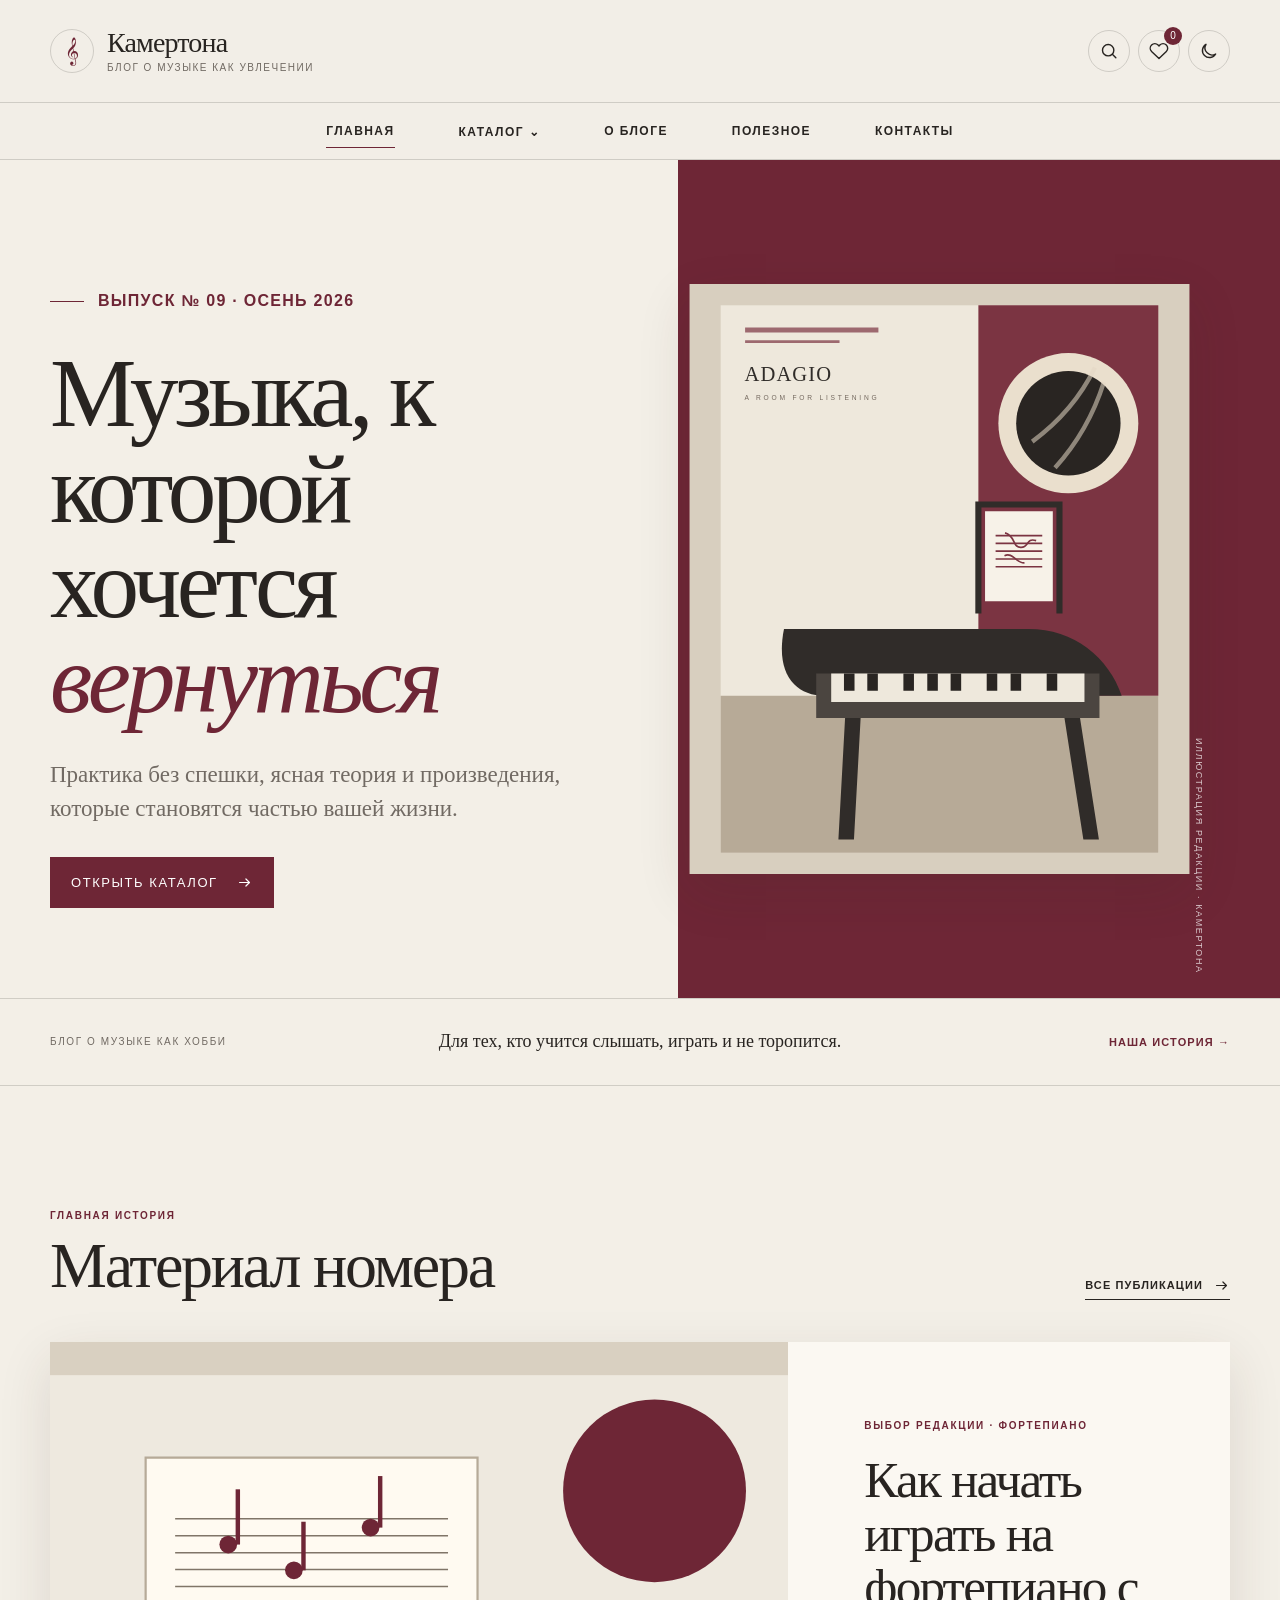
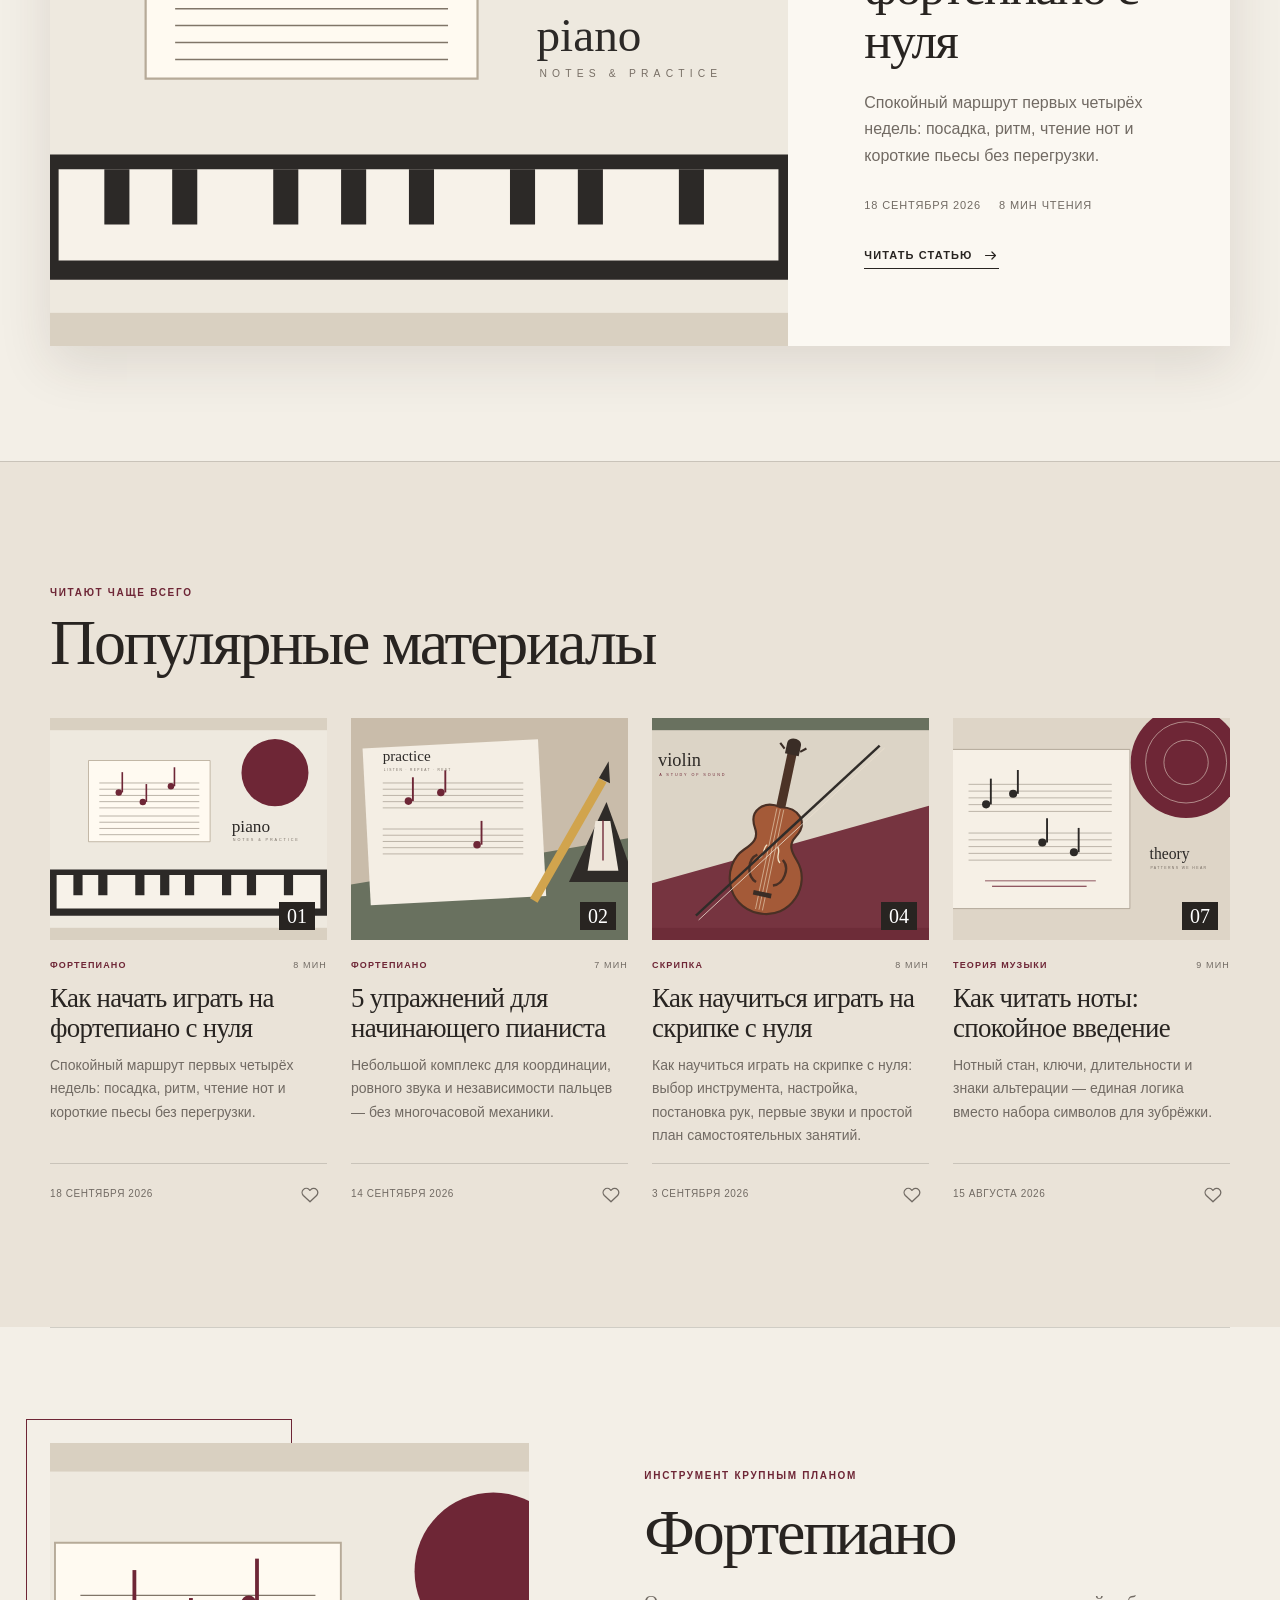
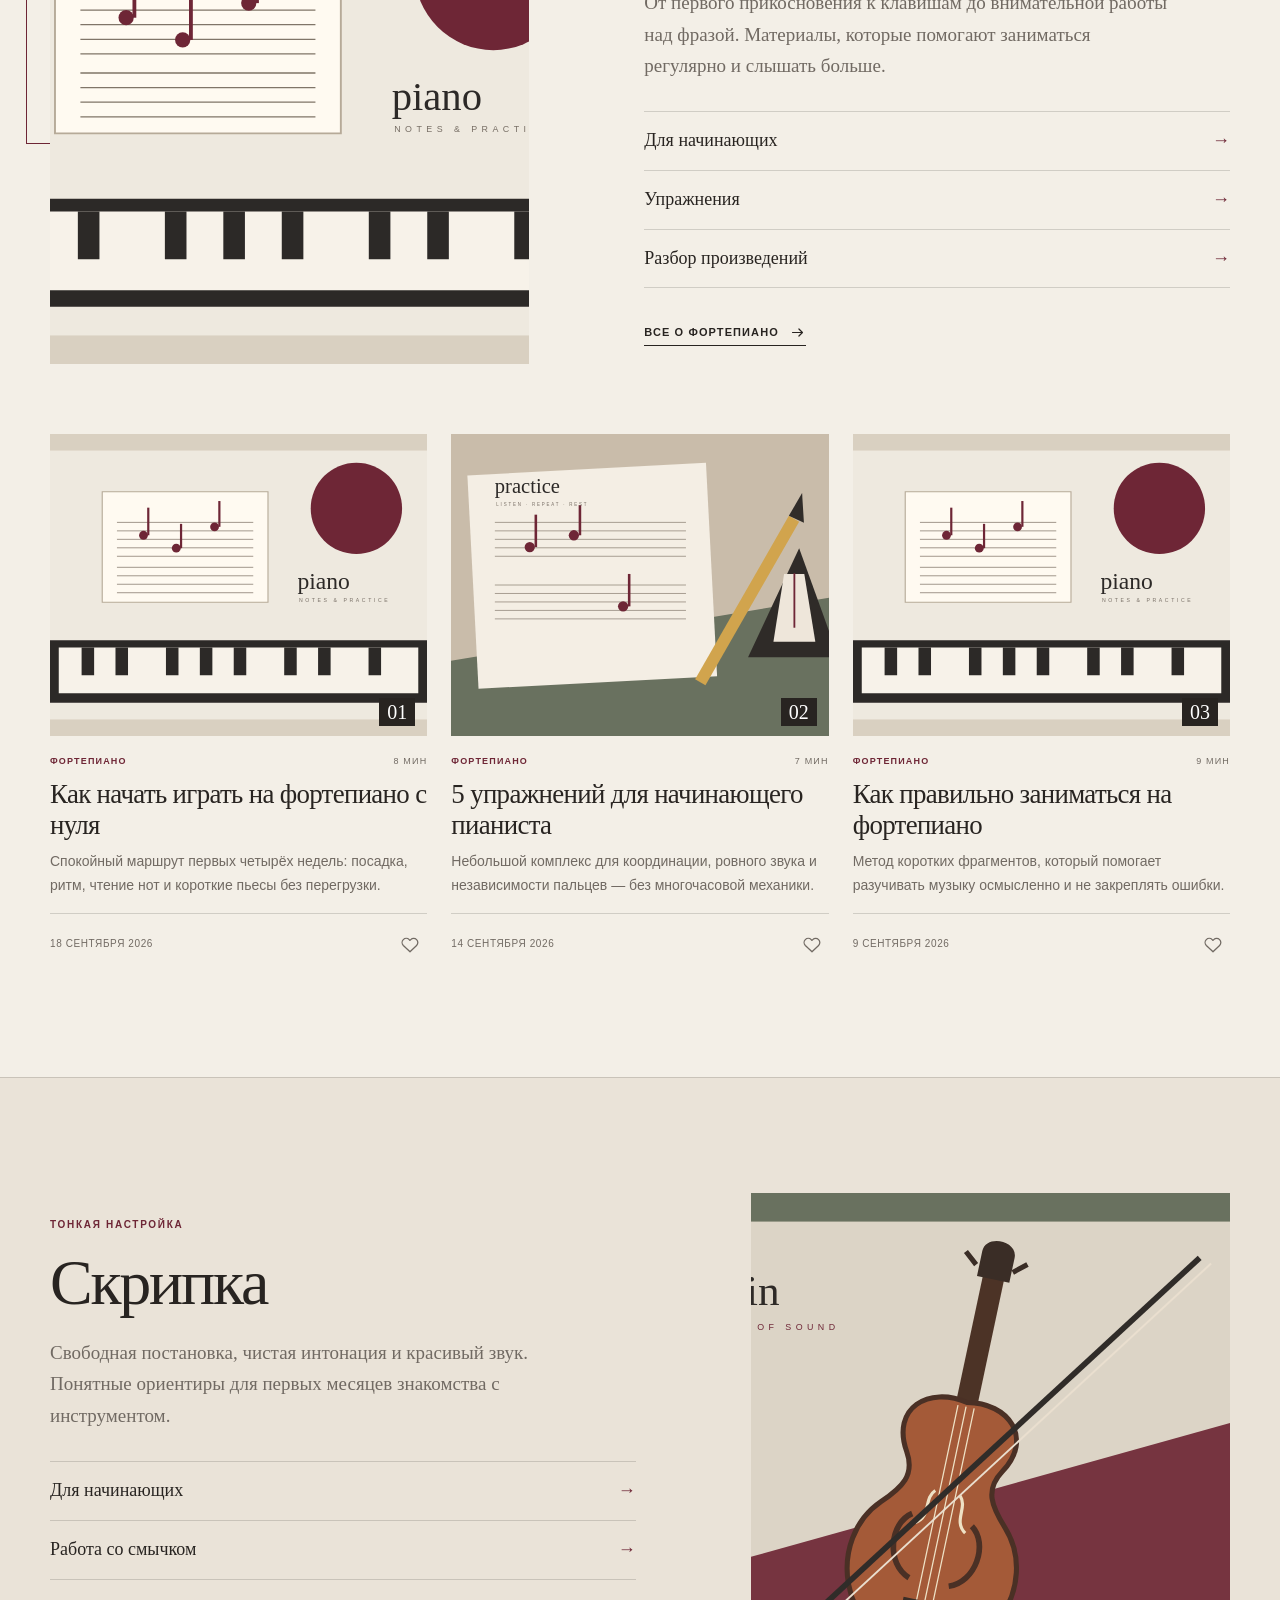
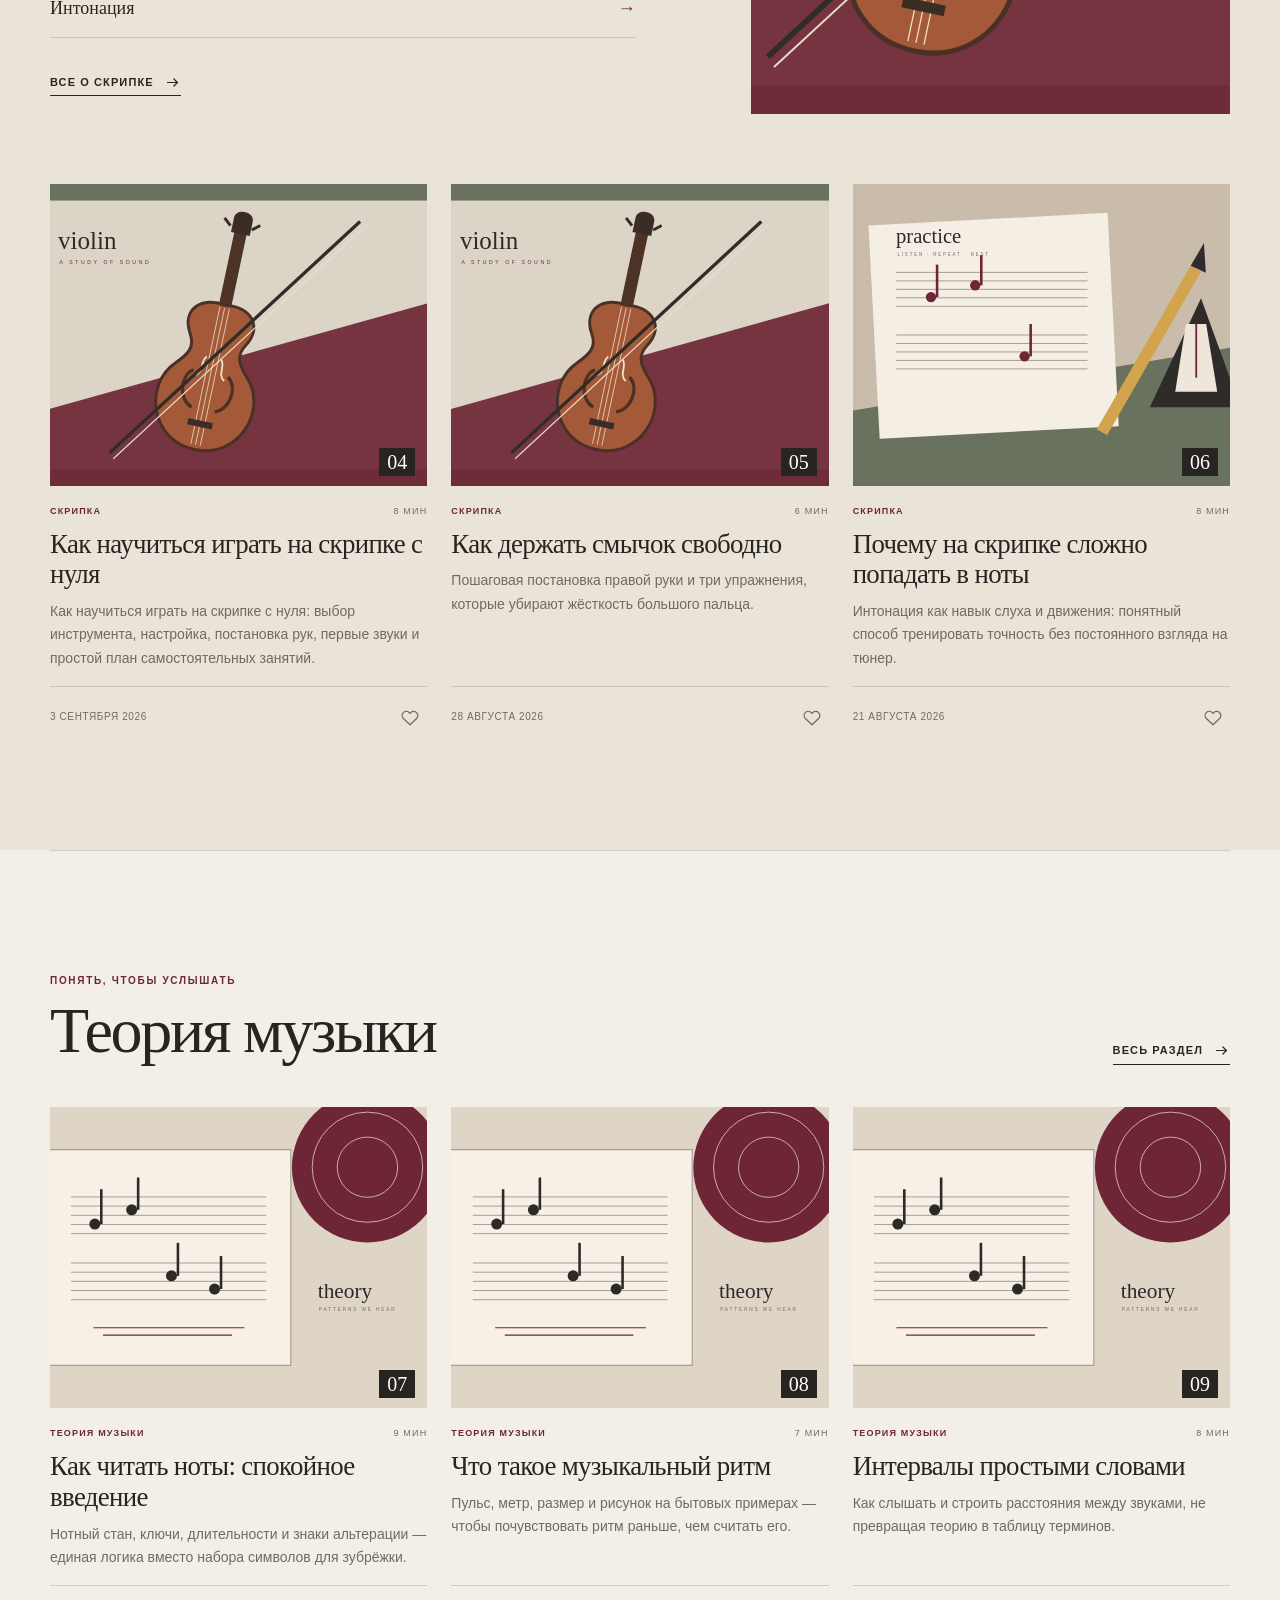
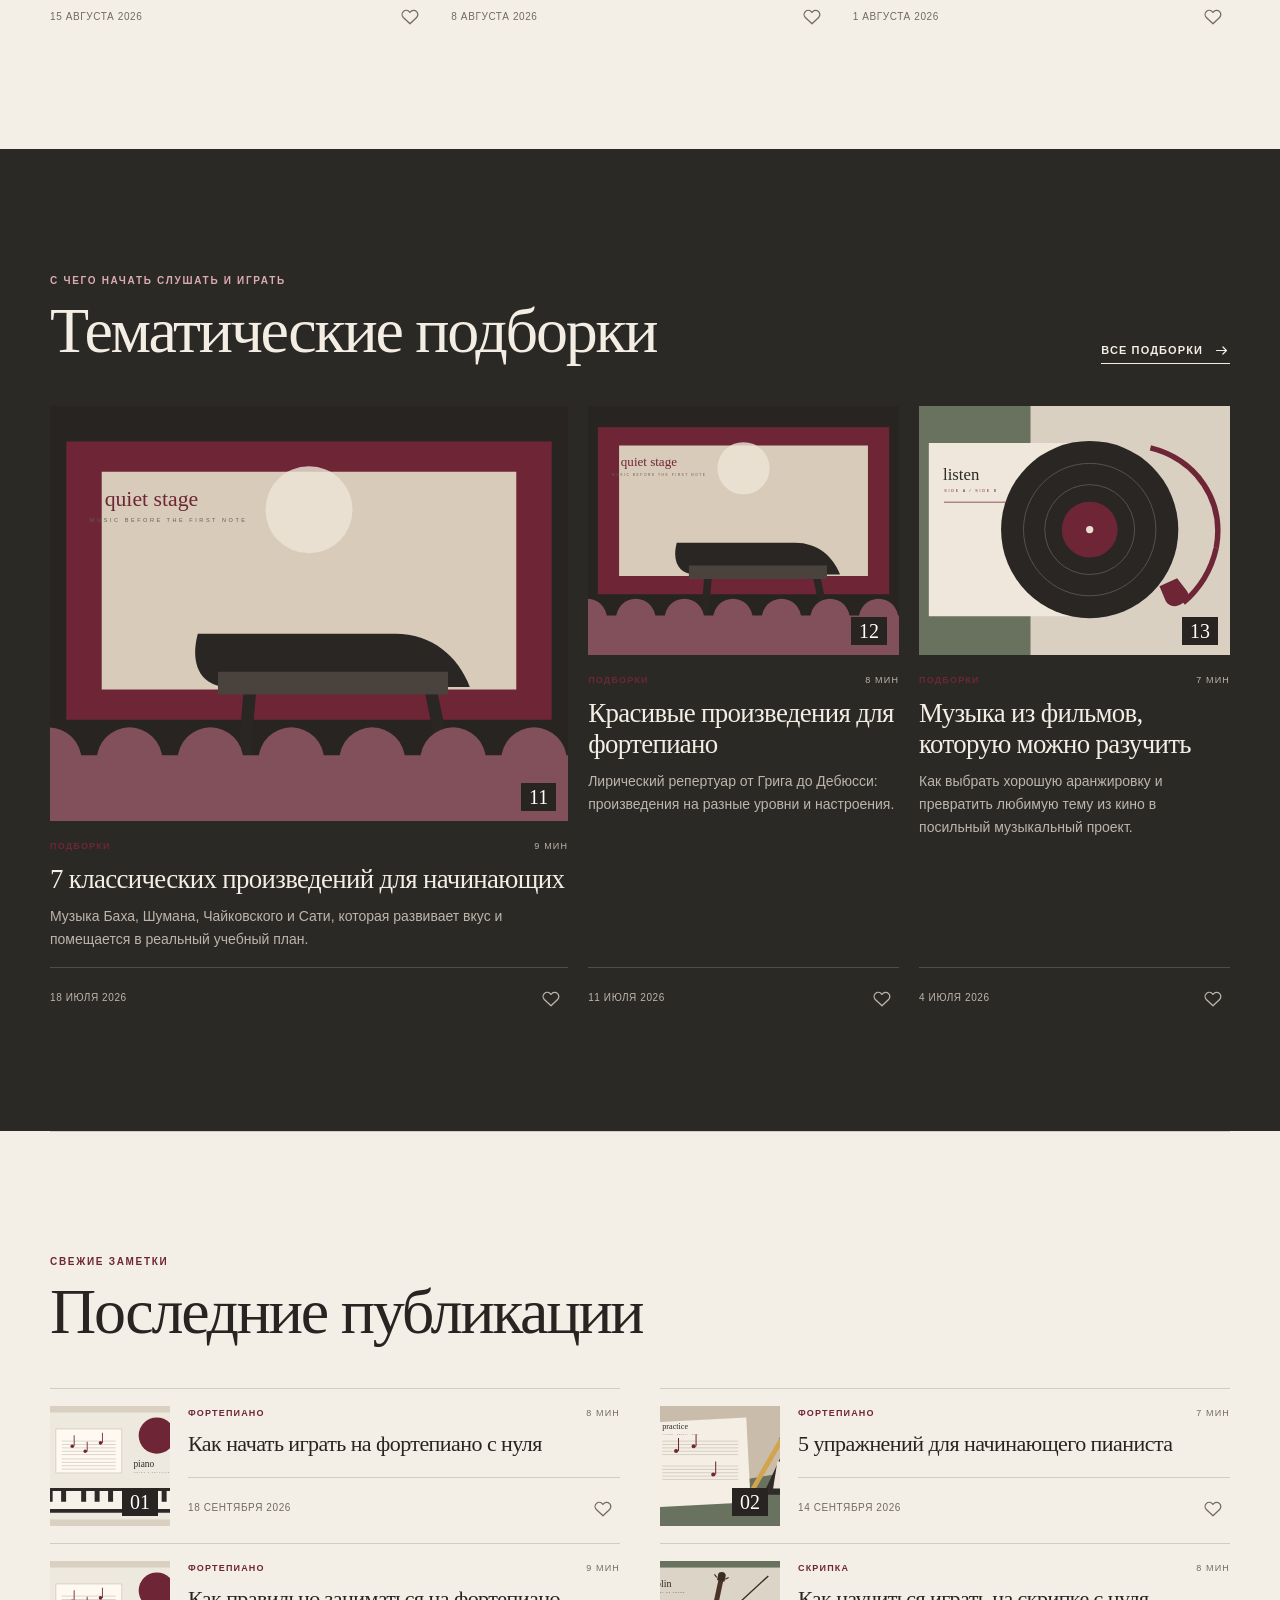
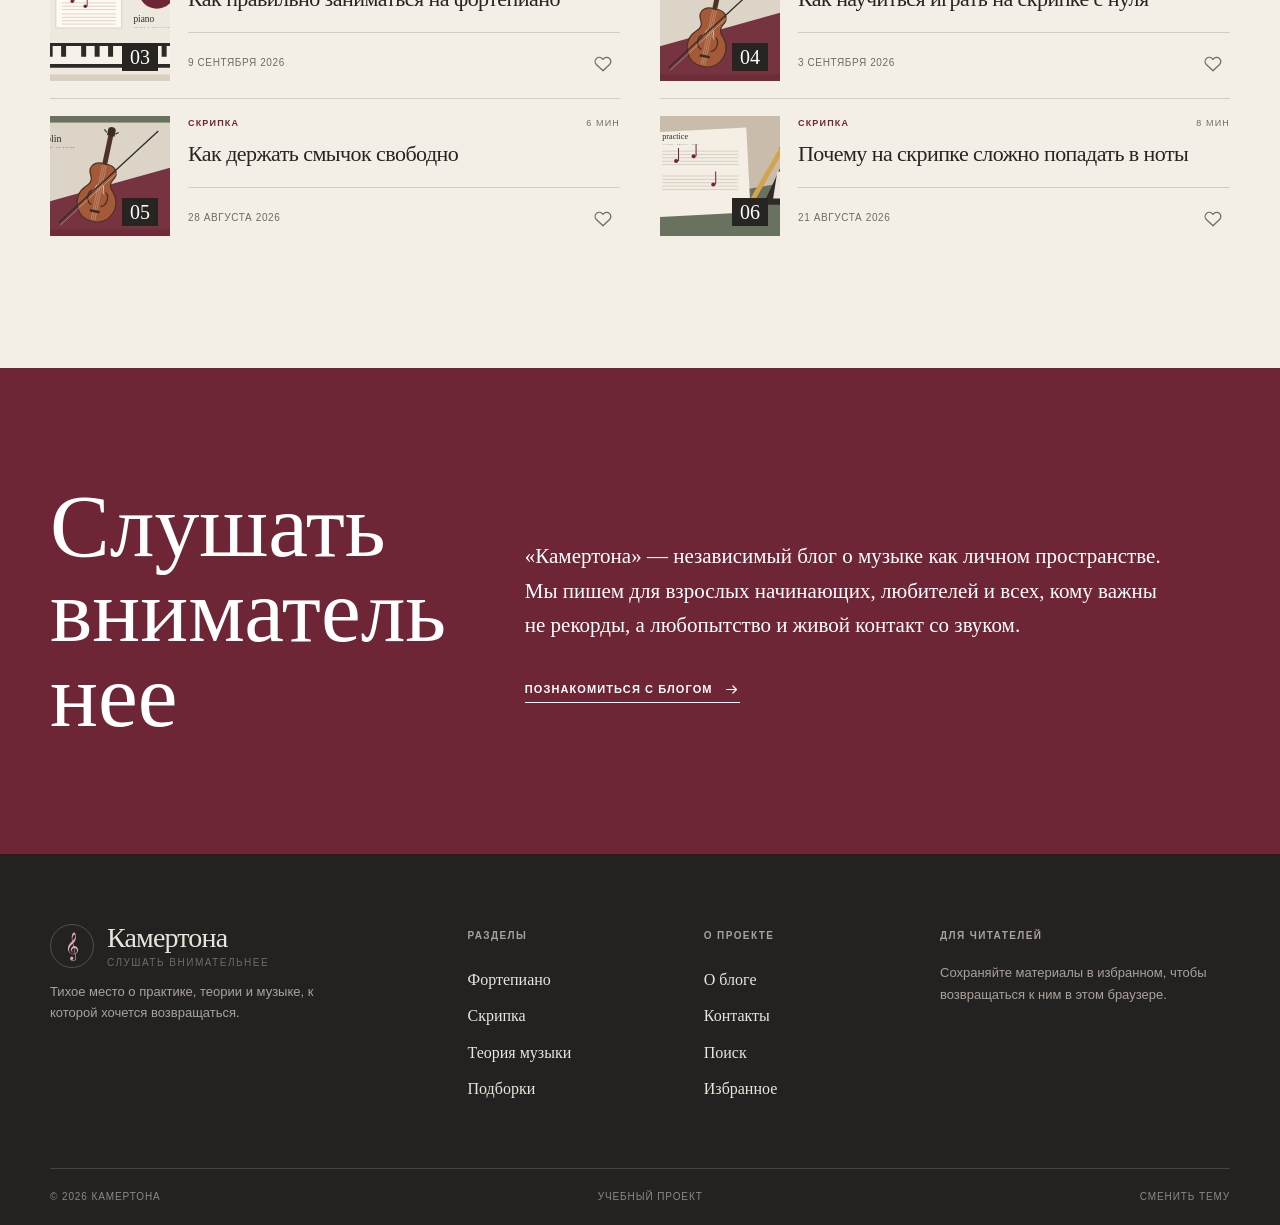
==== commit 8341d735: "Improve contact page and make defense changes clearer" ====
--- a/index.html
+++ b/index.html
@@ -21,7 +21,7 @@
     <meta property="og:type" content="website" />
     <meta property="og:image" content="images/hero.svg" />
     <link rel="icon" href="images/theory.svg" type="image/svg+xml" />
-    <link rel="stylesheet" href="css/style.css" />
+    <link rel="stylesheet" href="css/style.css?v=defense-2" />
     <script type="application/ld+json">
       {
         "@context": "https://schema.org",
@@ -33,9 +33,21 @@
       }
     </script>
     <script src="js/data.js" defer></script>
-    <script src="js/script.js" defer></script>
+    <script src="js/script.js?v=defense-2" defer></script>
+  <!-- Yandex.Metrika counter -->
+<script type="text/javascript">
+    (function(m,e,t,r,i,k,a){
+        m[i]=m[i]||function(){(m[i].a=m[i].a||[]).push(arguments)};
+        m[i].l=1*new Date();
+        for (var j = 0; j < document.scripts.length; j++) {if (document.scripts[j].src === r) { return; }}
+        k=e.createElement(t),a=e.getElementsByTagName(t)[0],k.async=1,k.src=r,a.parentNode.insertBefore(k,a)
+    })(window, document,'script','https://mc.yandex.ru/metrika/tag.js?id=113590816', 'ym');
+    ym(113590816, 'init', {ssr:true, webvisor:true, clickmap:true, ecommerce:"dataLayer", referrer: document.referrer, url: location.href, accurateTrackBounce:true, trackLinks:true});
+</script>
+<!-- /Yandex.Metrika counter -->
   </head>
   <body data-page="home">
+  <noscript><div><img src="https://mc.yandex.ru/watch/113590816" style="position:absolute; left:-9999px;" alt="" /></div></noscript>
     <div data-site-header></div>
     <main id="main">
       <section class="hero">
--- a/css/style.css
+++ b/css/style.css
@@ -6,6 +6,8 @@
   --muted: #716a63;
   --wine: #6e2636;
   --wine-deep: #511824;
+  --on-wine: #fff;
+  --visited: #57436f;
   --sage: #69715f;
   --line: rgba(40, 36, 33, 0.17);
   --shadow: 0 18px 50px rgba(58, 44, 37, 0.12);
@@ -23,6 +25,8 @@
   --muted: #b9b0a6;
   --wine: #c4818f;
   --wine-deep: #d99cab;
+  --on-wine: #1d1b1a;
+  --visited: #ccb2e9;
   --sage: #a7b096;
   --line: rgba(238, 232, 223, 0.17);
   --shadow: 0 18px 50px rgba(0, 0, 0, 0.28);
@@ -56,6 +60,11 @@
   color: inherit;
   text-decoration: none;
 }
+.card-body h3 a:visited,
+.featured-copy h2 a:visited,
+.article-navigation a:visited {
+  color: var(--visited);
+}
 button,
 input,
 textarea,
@@ -74,7 +83,7 @@
   stroke-linejoin: round;
 }
 ::selection {
-  color: #fff;
+  color: var(--on-wine);
   background: var(--wine);
 }
 .container {
@@ -99,7 +108,7 @@
   top: 10px;
   left: 10px;
   padding: 9px 14px;
-  color: #fff;
+  color: var(--on-wine);
   background: var(--wine);
   transform: translateY(-150%);
 }
@@ -187,7 +196,7 @@
   padding-inline: 4px;
   display: grid;
   place-items: center;
-  color: #fff;
+  color: var(--on-wine);
   background: var(--wine);
   border-radius: 9px;
   font-size: 10px;
@@ -243,6 +252,9 @@
 .nav-group {
   position: relative;
 }
+.nav-inner > .mobile-favorites {
+  display: none;
+}
 .mega-menu {
   position: absolute;
   top: calc(100% + 1px);
@@ -346,8 +358,9 @@
   align-items: center;
   margin-bottom: 32px;
   color: var(--wine);
-  font-size: 10px;
-  letter-spacing: 0.18em;
+  font-size: 16px;
+  font-weight: 700;
+  letter-spacing: 0.08em;
   text-transform: uppercase;
 }
 .issue-label::before {
@@ -386,10 +399,10 @@
   gap: 18px;
   align-items: center;
   padding: 14px 20px;
-  color: #fff;
+  color: var(--on-wine);
   background: var(--wine);
   border: 1px solid var(--wine);
-  font-size: 11px;
+  font-size: 13px;
   letter-spacing: 0.12em;
   text-transform: uppercase;
   transition: var(--transition);
@@ -605,10 +618,12 @@
   position: absolute;
   right: 12px;
   bottom: 10px;
-  color: rgba(255, 255, 255, 0.92);
-  font-family: var(--serif);
-  font-size: 13px;
-  text-shadow: 0 1px 5px #000;
+  padding: 1px 8px;
+  color: #fff;
+  background: #282421;
+  font-family: var(--serif);
+  font-size: 20px;
+  line-height: 1.3;
 }
 .card-body {
   flex: 1;
@@ -787,7 +802,7 @@
 .about-band {
   padding: clamp(70px, 9vw, 120px) 0;
   background: var(--wine);
-  color: #fff;
+  color: var(--on-wine);
 }
 .about-band .container {
   display: grid;
@@ -801,6 +816,7 @@
   font-size: clamp(50px, 7vw, 90px);
   font-weight: 400;
   line-height: 0.95;
+  overflow-wrap: anywhere;
 }
 .about-band p {
   max-width: 650px;
@@ -875,13 +891,13 @@
   border-radius: 40px;
   background: transparent;
   cursor: pointer;
-  font-size: 11px;
+  font-size: 13px;
   letter-spacing: 0.07em;
   transition: var(--transition);
 }
 .filter-button:hover,
 .filter-button.is-active {
-  color: #fff;
+  color: var(--on-wine);
   border-color: var(--wine);
   background: var(--wine);
 }
@@ -934,6 +950,7 @@
 }
 .search-field input:focus {
   border-color: var(--wine);
+  box-shadow: 0 2px var(--wine);
 }
 .search-clear {
   position: absolute;
@@ -1071,6 +1088,10 @@
   font-size: 19px;
   line-height: 1.82;
 }
+.article-content section > p {
+  margin-bottom: 1.35em;
+  text-indent: 1.75em;
+}
 .article-content blockquote {
   margin: 42px 0;
   padding: 34px 0 34px 32px;
@@ -1203,7 +1224,7 @@
 
 .contact-grid {
   display: grid;
-  grid-template-columns: 0.75fr 1.25fr;
+  grid-template-columns: repeat(2, minmax(0, 1fr));
   gap: clamp(50px, 9vw, 120px);
 }
 .contact-details h2,
@@ -1216,25 +1237,56 @@
 .contact-details p {
   color: var(--muted);
 }
+.contact-cards {
+  gap: clamp(20px, 4vw, 54px);
+}
+.contact-cards .contact-details,
+.contact-resources {
+  padding: clamp(18px, 4vw, 44px);
+  border: 1px solid var(--line);
+  border-top: 3px solid var(--wine);
+  background: var(--surface);
+}
+.contact-cards h2,
+.contact-resources h2 {
+  font-size: clamp(27px, 4vw, 40px);
+}
+.contact-address {
+  font-style: normal;
+}
+.contact-resources {
+  margin-top: clamp(20px, 4vw, 54px);
+}
 .contact-list {
-  margin: 35px 0;
+  margin: 24px 0 0;
   padding: 0;
   list-style: none;
 }
 .contact-list li {
   padding: 14px 0;
-  display: flex;
-  justify-content: space-between;
+  display: grid;
+  align-items: baseline;
+  gap: 4px;
   border-top: 1px solid var(--line);
 }
 .contact-list span {
   color: var(--muted);
-  font-size: 11px;
+  font-size: 13px;
   text-transform: uppercase;
   letter-spacing: 0.08em;
 }
-.contact-list a:hover {
-  color: var(--wine);
+.contact-list a {
+  color: var(--wine);
+  overflow-wrap: anywhere;
+  text-decoration: underline;
+  text-underline-offset: 0.2em;
+}
+.contact-list a:visited {
+  color: var(--visited);
+}
+.contact-list .contact-author-link.is-visited {
+  color: var(--visited);
+  text-decoration-thickness: 2px;
 }
 .form-row {
   display: grid;
@@ -1427,6 +1479,18 @@
     width: 100%;
     display: block;
   }
+  .nav-inner > .mobile-favorites {
+    display: flex;
+  }
+  .nav-chevron {
+    display: none;
+  }
+  .filters {
+    flex-wrap: wrap;
+  }
+  .filter-bar {
+    position: static;
+  }
   .nav-inner > a,
   .nav-group > a {
     display: flex;
@@ -1577,7 +1641,7 @@
     aspect-ratio: 1.25;
   }
   .about-band .container {
-    grid-template-columns: 1fr;
+    grid-template-columns: minmax(0, 1fr);
     gap: 25px;
   }
   .page-hero-inner {
@@ -1585,7 +1649,7 @@
     gap: 25px;
   }
   .page-hero h1 {
-    font-size: clamp(53px, 16vw, 78px);
+    font-size: clamp(41px, 13vw, 78px);
   }
   .catalog-head {
     align-items: start;
@@ -1597,6 +1661,7 @@
   }
   .article-hero h1 {
     font-size: clamp(45px, 13vw, 70px);
+    overflow-wrap: anywhere;
   }
   .article-meta {
     flex-wrap: wrap;
@@ -1659,6 +1724,9 @@
 }
 
 @media (max-width: 460px) {
+  .about-band h2 {
+    font-size: clamp(35px, 12vw, 50px);
+  }
   .brand {
     gap: 8px;
   }
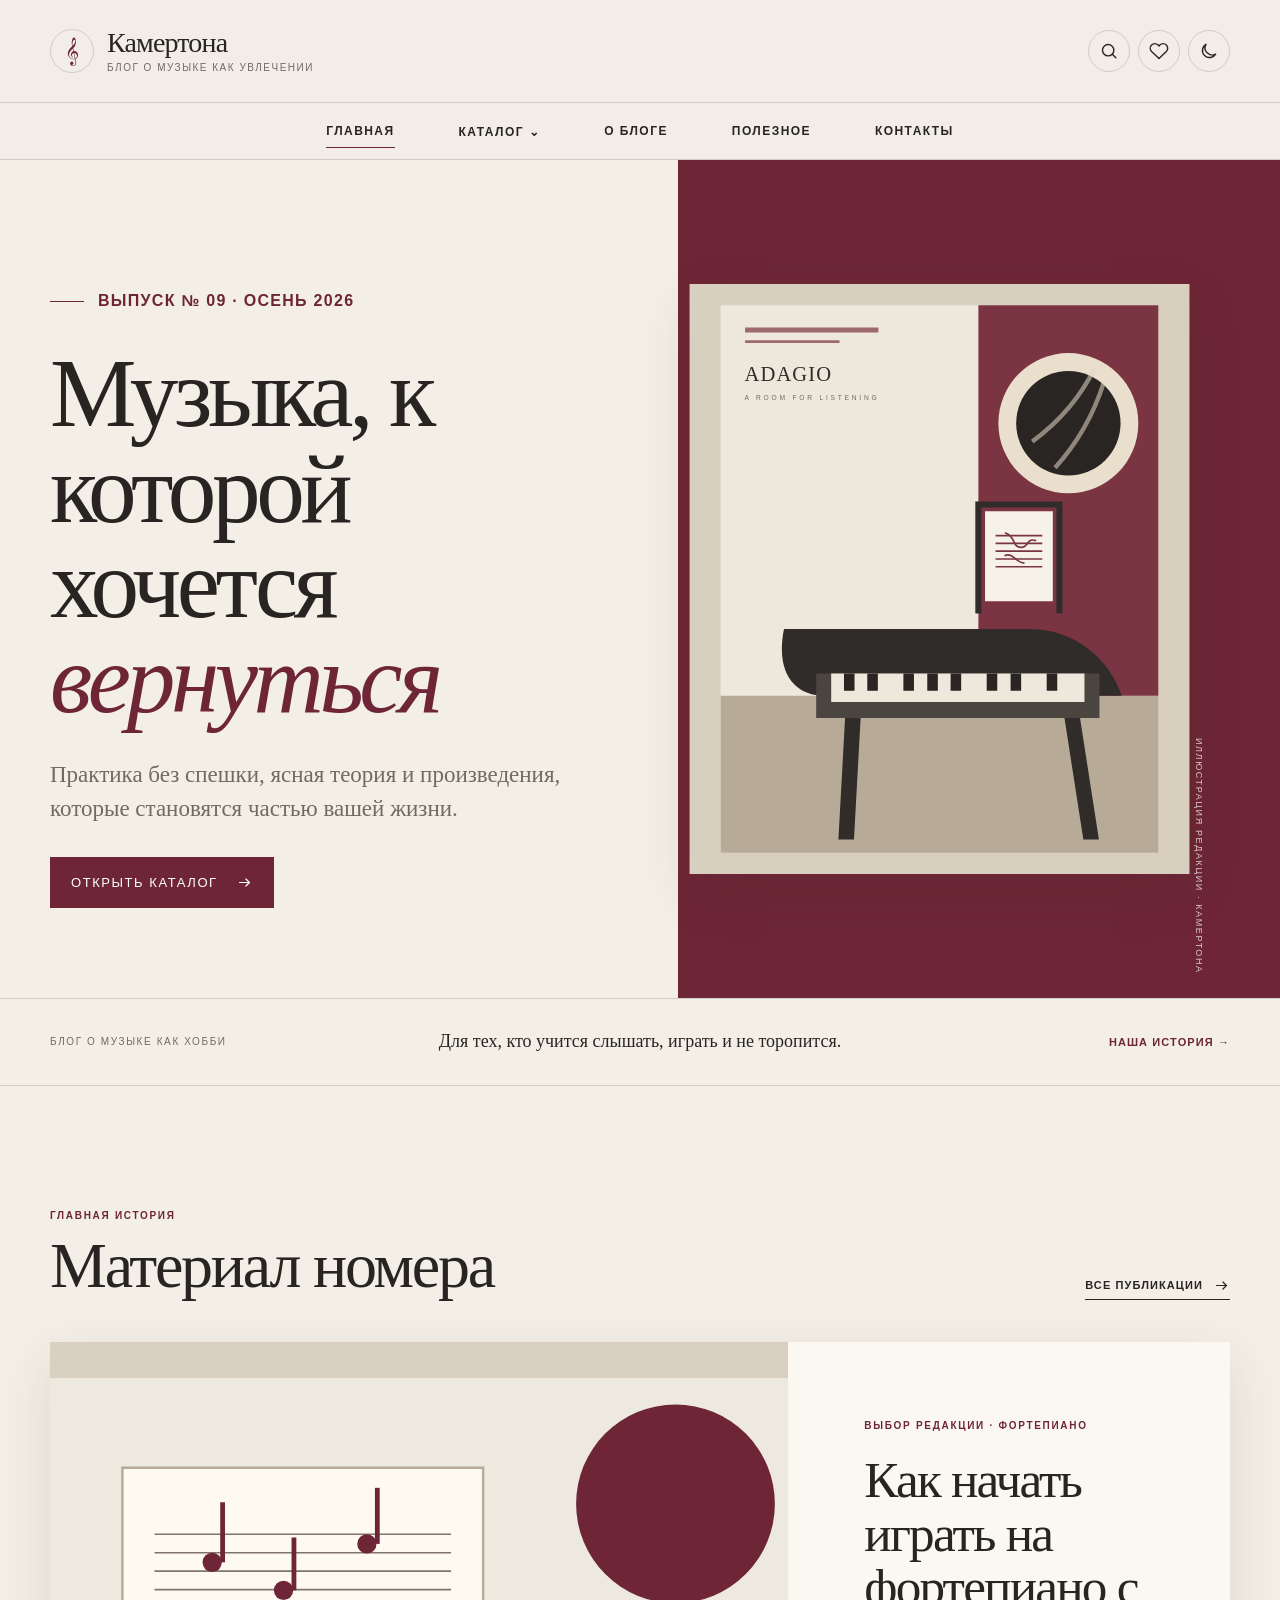
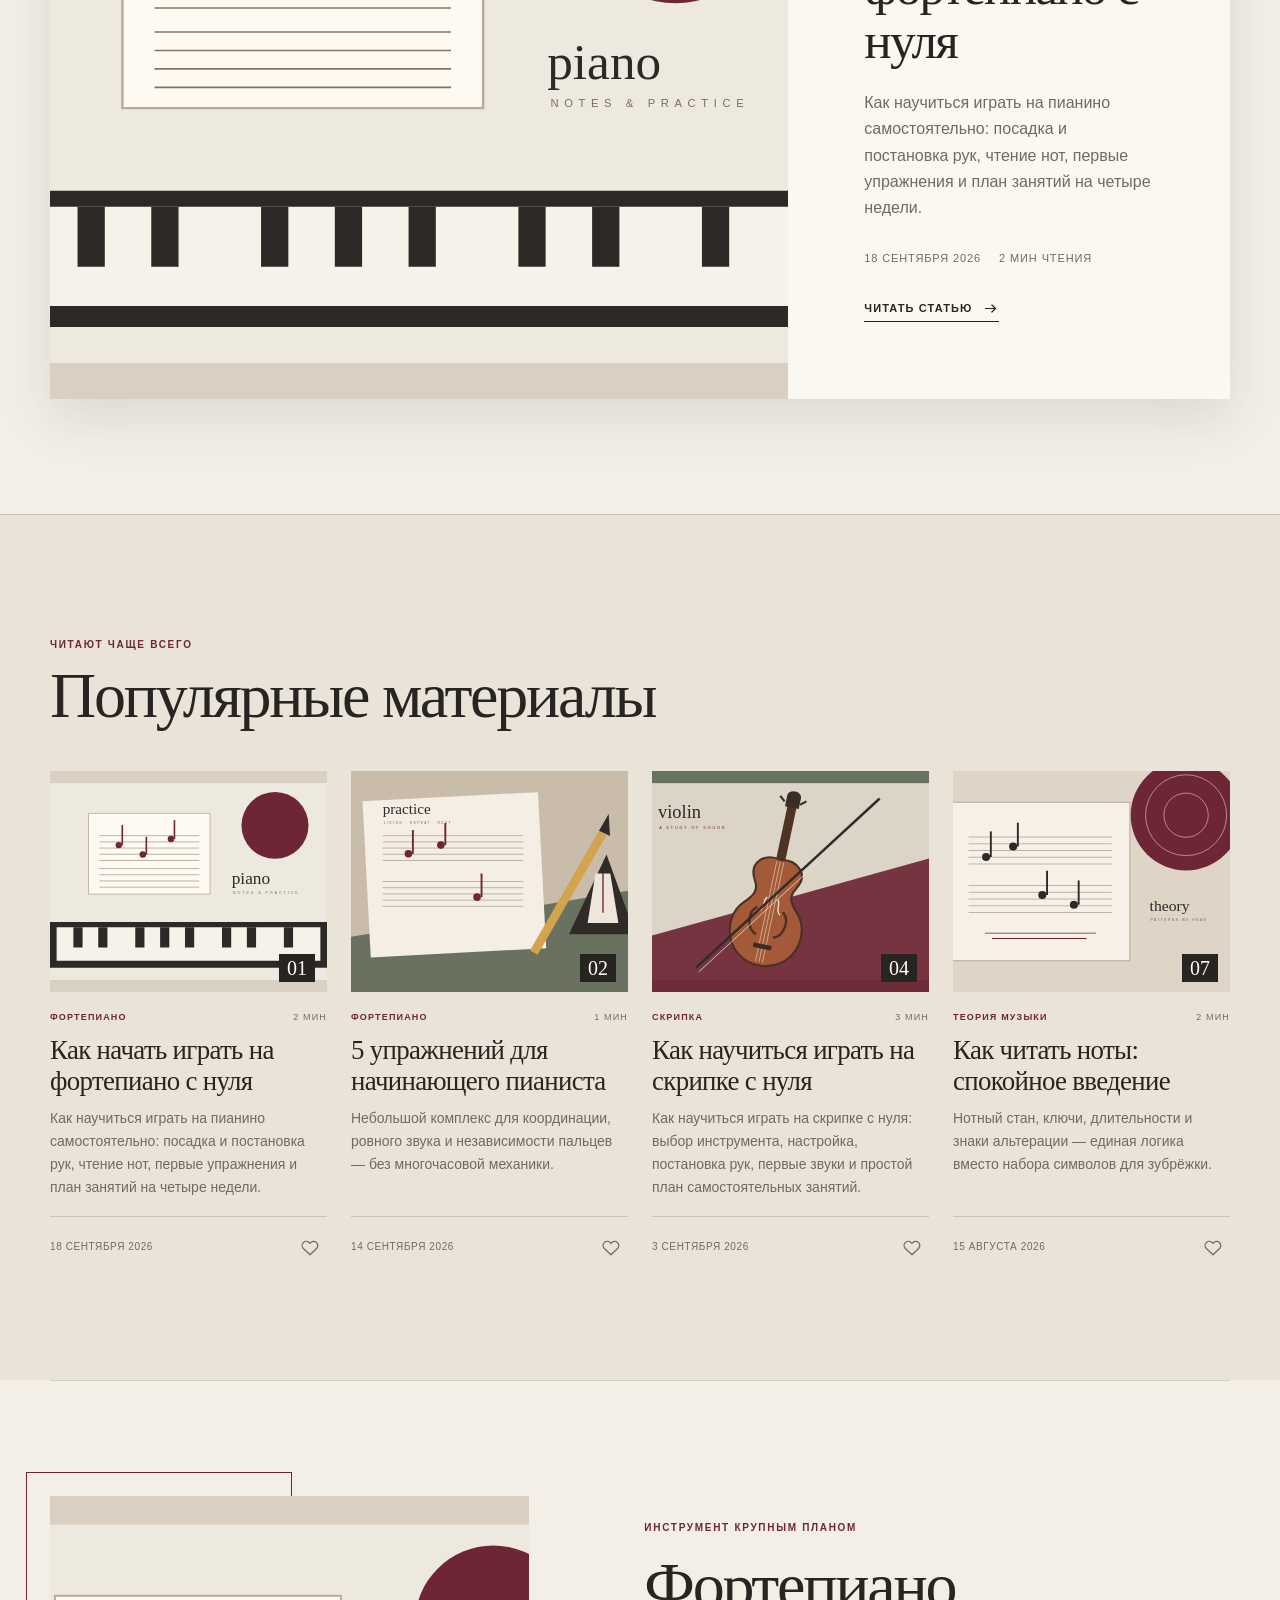
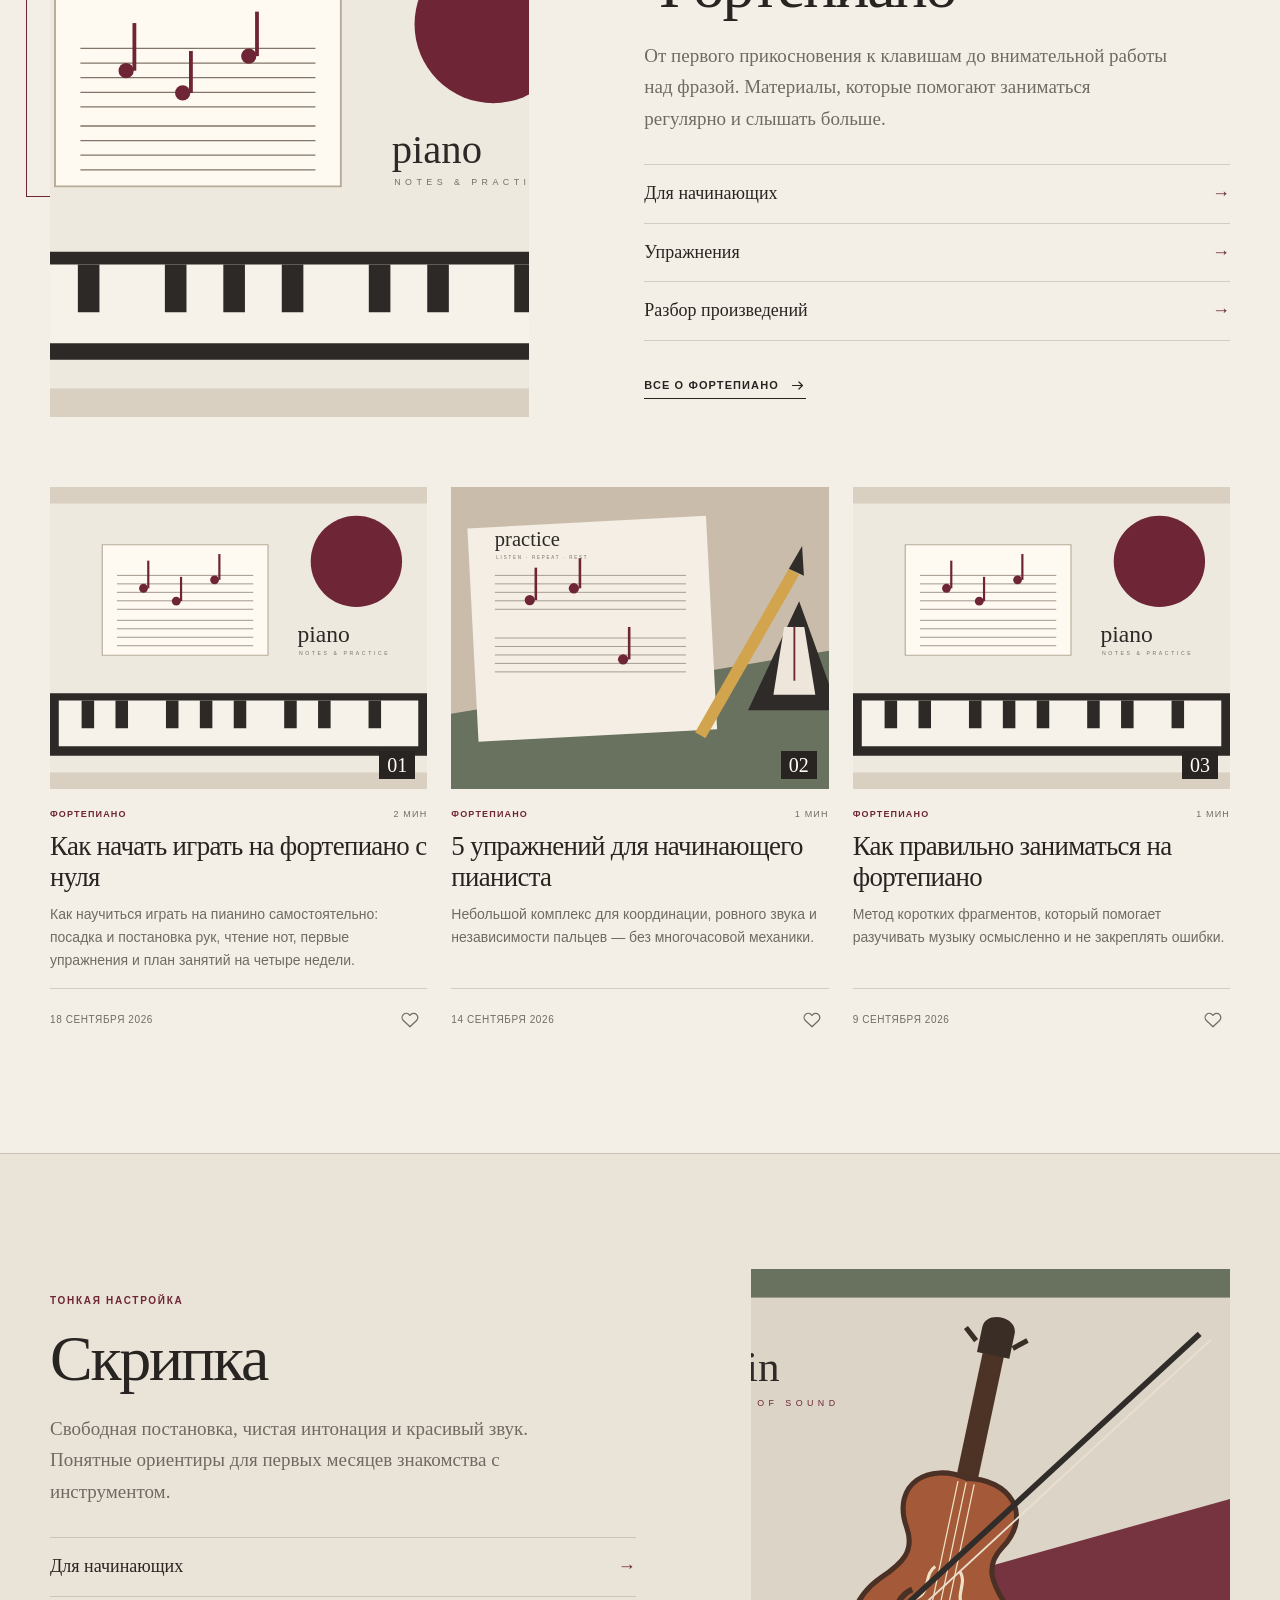
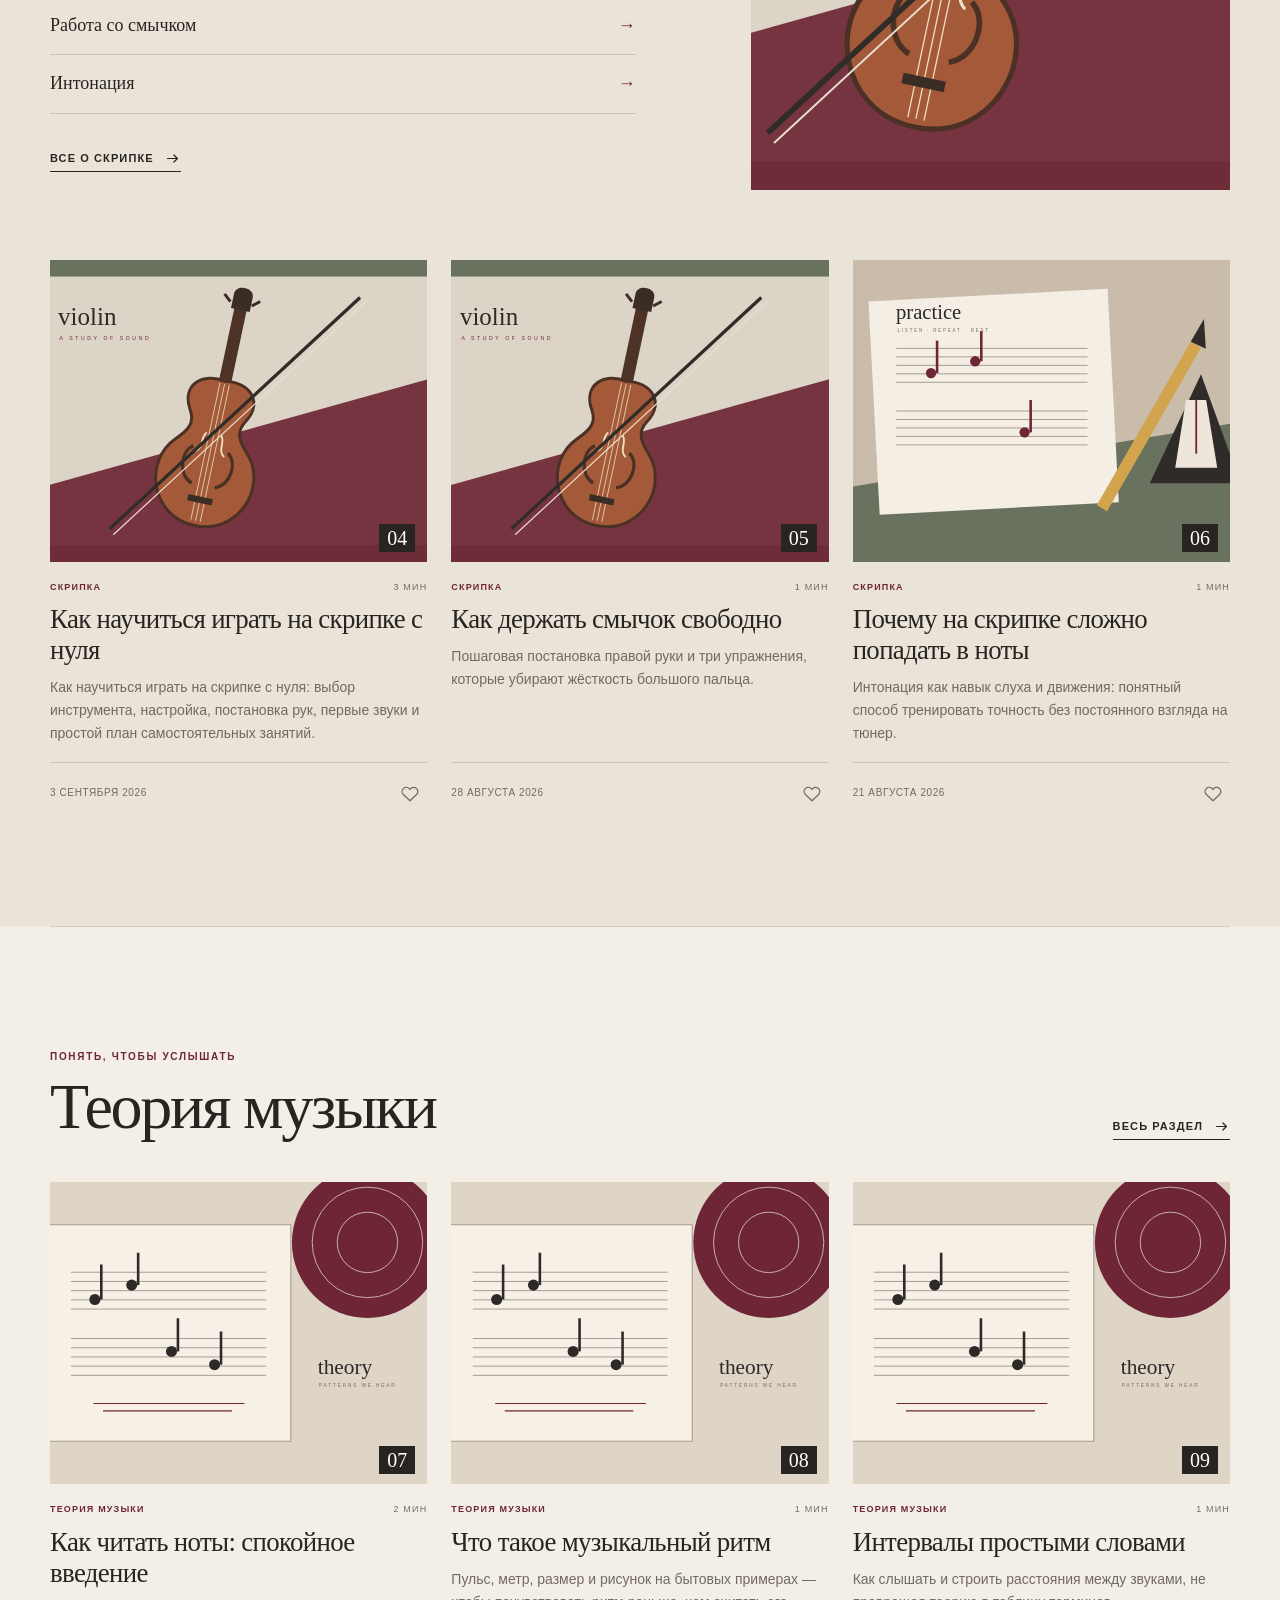
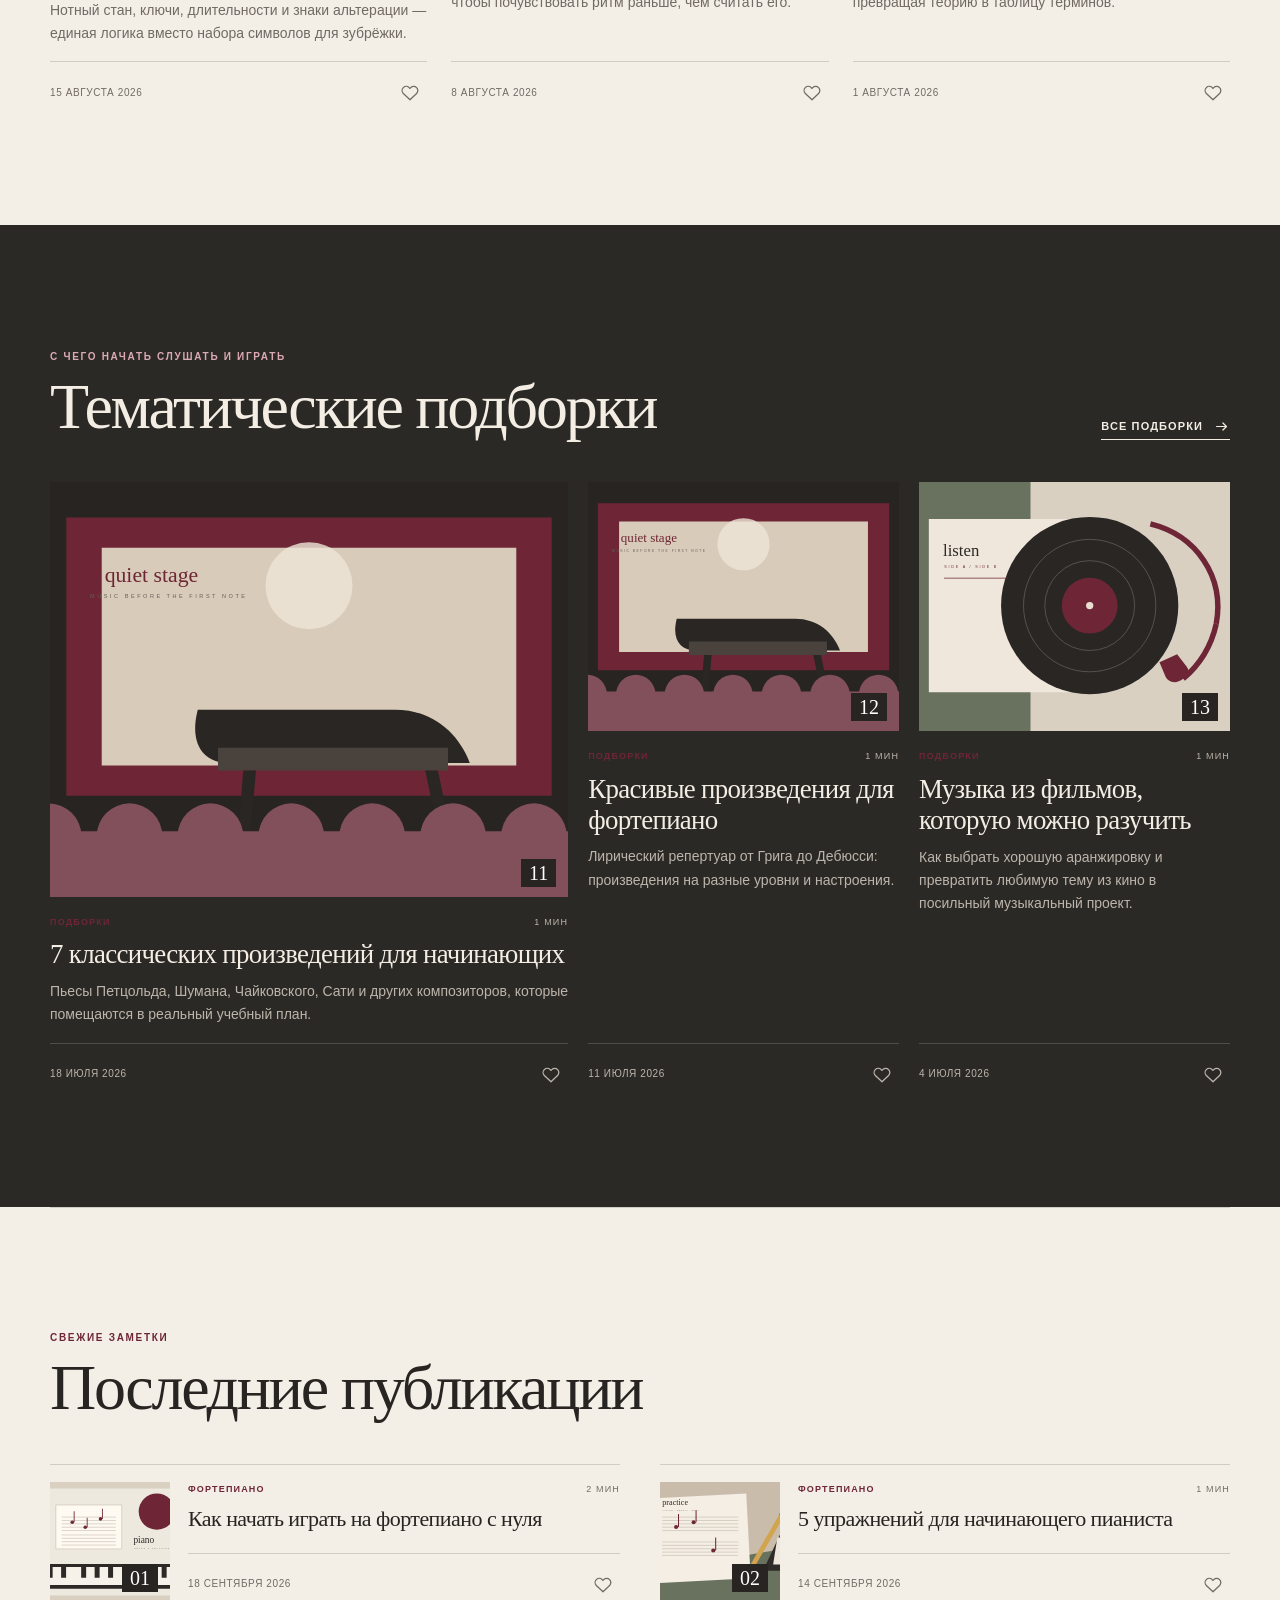
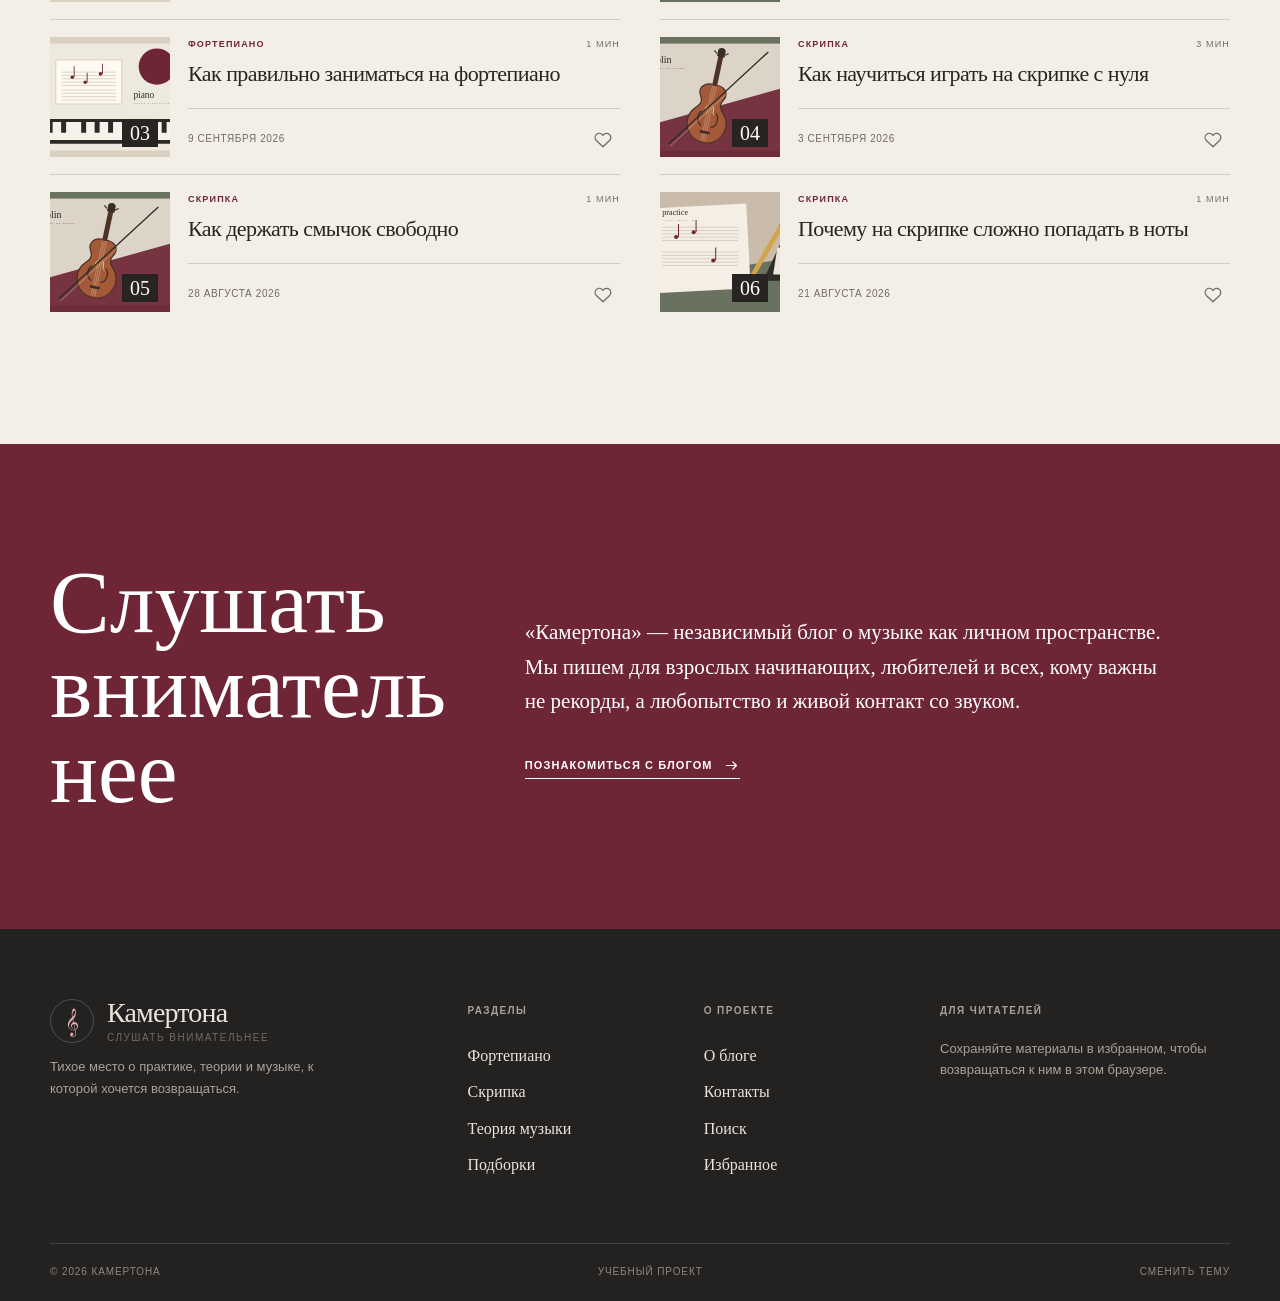
==== commit b0c730e8: "Improve site SEO, accessibility and article content" ====
--- a/index.html
+++ b/index.html
@@ -8,43 +8,31 @@
       name="description"
       content="Музыкальный блог для тех, кто учится играть на фортепиано и скрипке, изучает теорию и ищет произведения для разучивания."
     />
-    <meta
-      name="keywords"
-      content="музыкальный блог, фортепиано, скрипка, теория музыки, произведения для начинающих"
-    />
     <meta name="author" content="Ангелина" />
-    <meta property="og:title" content="Камертона — блог о музыке как увлечении" />
-    <meta
-      property="og:description"
-      content="Практика, теория и музыка, к которой хочется возвращаться."
-    />
+    <link rel="canonical" href="https://justangelha.github.io/" />
+    <meta property="og:title" content="Камертона — уютный блог о музыке, инструментах и практике" />
+    <meta property="og:description" content="Музыкальный блог для тех, кто учится играть на фортепиано и скрипке, изучает теорию и ищет произведения для разучивания." />
     <meta property="og:type" content="website" />
-    <meta property="og:image" content="images/hero.svg" />
+    <meta property="og:url" content="https://justangelha.github.io/" />
+    <meta property="og:image" content="https://justangelha.github.io/images/hero.svg" />
+    <meta property="og:locale" content="ru_RU" />
+    <meta property="og:site_name" content="Камертона" />
     <link rel="icon" href="images/theory.svg" type="image/svg+xml" />
-    <link rel="stylesheet" href="css/style.css?v=defense-2" />
+    <link rel="stylesheet" href="css/style.css?v=seo-qa" />
     <script type="application/ld+json">
       {
         "@context": "https://schema.org",
         "@type": "Blog",
         "name": "Камертона",
+        "url": "https://justangelha.github.io/",
         "description": "Блог о музыке как увлечении",
         "inLanguage": "ru-RU",
         "author": { "@type": "Person", "name": "Ангелина" }
       }
     </script>
-    <script src="js/data.js" defer></script>
-    <script src="js/script.js?v=defense-2" defer></script>
-  <!-- Yandex.Metrika counter -->
-<script type="text/javascript">
-    (function(m,e,t,r,i,k,a){
-        m[i]=m[i]||function(){(m[i].a=m[i].a||[]).push(arguments)};
-        m[i].l=1*new Date();
-        for (var j = 0; j < document.scripts.length; j++) {if (document.scripts[j].src === r) { return; }}
-        k=e.createElement(t),a=e.getElementsByTagName(t)[0],k.async=1,k.src=r,a.parentNode.insertBefore(k,a)
-    })(window, document,'script','https://mc.yandex.ru/metrika/tag.js?id=113590816', 'ym');
-    ym(113590816, 'init', {ssr:true, webvisor:true, clickmap:true, ecommerce:"dataLayer", referrer: document.referrer, url: location.href, accurateTrackBounce:true, trackLinks:true});
-</script>
-<!-- /Yandex.Metrika counter -->
+    <script src="js/data.js?v=seo-qa" defer></script>
+    <script src="js/script.js?v=seo-qa" defer></script>
+    <script src="js/metrika.js" defer></script>
   </head>
   <body data-page="home">
   <noscript><div><img src="https://mc.yandex.ru/watch/113590816" style="position:absolute; left:-9999px;" alt="" /></div></noscript>
@@ -70,7 +58,7 @@
             </a>
           </div>
           <div class="hero-visual">
-            <img src="images/hero.svg" alt="Рояль в камерном интерьере с нотами" />
+            <img src="images/hero.svg" width="900" height="1100" fetchpriority="high" alt="Рояль в камерном интерьере с нотами" />
             <span class="hero-caption">Иллюстрация редакции · Камертона</span>
           </div>
         </div>
@@ -97,7 +85,7 @@
             </svg>
           </a>
         </div>
-        <div data-featured></div>
+        <div data-featured><a class="arrow-link" href="article.html?id=piano-from-zero">Как начать играть на фортепиано с нуля</a></div>
       </section>
 
       <section class="section section-tinted">
@@ -115,7 +103,7 @@
       <section class="section container">
         <div class="editorial-pair">
           <div class="editorial-image">
-            <img src="images/piano.svg" alt="Клавиши фортепиано и открытые ноты" loading="lazy" />
+            <img src="images/piano.svg" width="1200" height="820" alt="Клавиши фортепиано и открытые ноты" loading="lazy" />
           </div>
           <div class="editorial-copy">
             <span class="eyebrow">Инструмент крупным планом</span>
@@ -125,9 +113,9 @@
               которые помогают заниматься регулярно и слышать больше.
             </p>
             <div class="editorial-links">
-              <a href="catalog.html?category=Фортепиано">Для начинающих</a>
-              <a href="catalog.html?category=Фортепиано">Упражнения</a>
-              <a href="catalog.html?category=Фортепиано">Разбор произведений</a>
+              <a href="article.html?id=piano-from-zero">Для начинающих</a>
+              <a href="article.html?id=five-piano-exercises">Упражнения</a>
+              <a href="article.html?id=practice-piano-right">Разбор произведений</a>
             </div>
             <a class="arrow-link" href="catalog.html?category=Фортепиано">
               Все о фортепиано
@@ -145,7 +133,7 @@
           <div class="editorial-pair reverse">
             <div class="editorial-image">
               <img
-                src="images/violin.svg"
+                src="images/violin.svg" width="1200" height="820"
                 alt="Скрипка и смычок на спокойном фоне"
                 loading="lazy"
               />
@@ -158,9 +146,9 @@
                 первых месяцев знакомства с инструментом.
               </p>
               <div class="editorial-links">
-                <a href="catalog.html?category=Скрипка">Для начинающих</a>
-                <a href="catalog.html?category=Скрипка">Работа со смычком</a>
-                <a href="catalog.html?category=Скрипка">Интонация</a>
+                <a href="article.html?id=first-violin-steps">Для начинающих</a>
+                <a href="article.html?id=how-to-hold-bow">Работа со смычком</a>
+                <a href="article.html?id=violin-intonation">Интонация</a>
               </div>
               <a class="arrow-link" href="catalog.html?category=Скрипка">
                 Все о скрипке
--- a/css/style.css
+++ b/css/style.css
@@ -55,13 +55,14 @@
 img {
   display: block;
   width: 100%;
+  height: auto;
 }
 a {
   color: inherit;
   text-decoration: none;
 }
 .card-body h3 a:visited,
-.featured-copy h2 a:visited,
+.featured-copy h3 a:visited,
 .article-navigation a:visited {
   color: var(--visited);
 }
@@ -116,6 +117,10 @@
   transform: translateY(0);
 }
 
+/* Reserve the header space until the shared navigation has rendered. */
+[data-site-header] {
+  min-height: 160px;
+}
 .site-header {
   position: relative;
   z-index: 50;
@@ -200,6 +205,9 @@
   background: var(--wine);
   border-radius: 9px;
   font-size: 10px;
+}
+.favorite-count[hidden] {
+  display: none;
 }
 .menu-toggle {
   display: none;
@@ -550,7 +558,7 @@
   padding: clamp(40px, 6vw, 78px);
   align-self: center;
 }
-.featured-copy h2 {
+.featured-copy h3 {
   margin: 18px 0 22px;
   font-family: var(--serif);
   font-size: clamp(38px, 4vw, 58px);
@@ -558,7 +566,7 @@
   letter-spacing: -0.035em;
   line-height: 1.05;
 }
-.featured-copy h2 a:hover {
+.featured-copy h3 a:hover {
   color: var(--wine);
 }
 .featured-copy p {
@@ -1091,6 +1099,20 @@
 .article-content section > p {
   margin-bottom: 1.35em;
   text-indent: 1.75em;
+}
+.article-content ol {
+  padding-inline-start: 1.5em;
+  line-height: 1.7;
+}
+.article-content ol li + li {
+  margin-block-start: 0.65em;
+}
+.catalog-links {
+  grid-column: 1 / -1;
+}
+.catalog-links a {
+  text-decoration: underline;
+  text-underline-offset: 0.15em;
 }
 .article-content blockquote {
   margin: 42px 0;
@@ -1452,6 +1474,9 @@
 }
 
 @media (max-width: 1000px) {
+  [data-site-header] {
+    min-height: 103px;
+  }
   .container {
     width: min(calc(100% - 36px), var(--container));
   }
@@ -1524,8 +1549,7 @@
     display: none;
   }
   .hero::before {
-    inset: auto 0 0 0;
-    height: 38%;
+    display: none;
   }
   .hero-inner {
     grid-template-columns: 1fr;
@@ -1536,6 +1560,13 @@
   .hero-visual {
     min-height: auto;
     padding: 0 0 60px;
+  }
+  .hero-visual::before {
+    content: "";
+    position: absolute;
+    z-index: -1;
+    inset: -24px calc((100% - 100vw) / 2) 0;
+    background: var(--wine);
   }
   .hero-visual img {
     width: 85%;
@@ -1553,6 +1584,10 @@
     max-height: 550px;
     aspect-ratio: 1.4;
   }
+  :where(body:not([data-page="contacts"])) .page-hero-inner {
+    grid-template-columns: minmax(0, 1.2fr) minmax(0, 0.8fr);
+    gap: 32px;
+  }
   .footer-grid {
     grid-template-columns: 1.2fr 0.8fr 0.8fr;
   }
@@ -1562,6 +1597,9 @@
 }
 
 @media (max-width: 760px) {
+  [data-site-header] {
+    min-height: 83px;
+  }
   .container {
     width: min(calc(100% - 28px), var(--container));
   }
@@ -1626,7 +1664,7 @@
   .featured-copy {
     padding: 35px 24px 42px;
   }
-  .featured-copy h2 {
+  .featured-copy h3 {
     font-size: 39px;
   }
   .editorial-pair,
